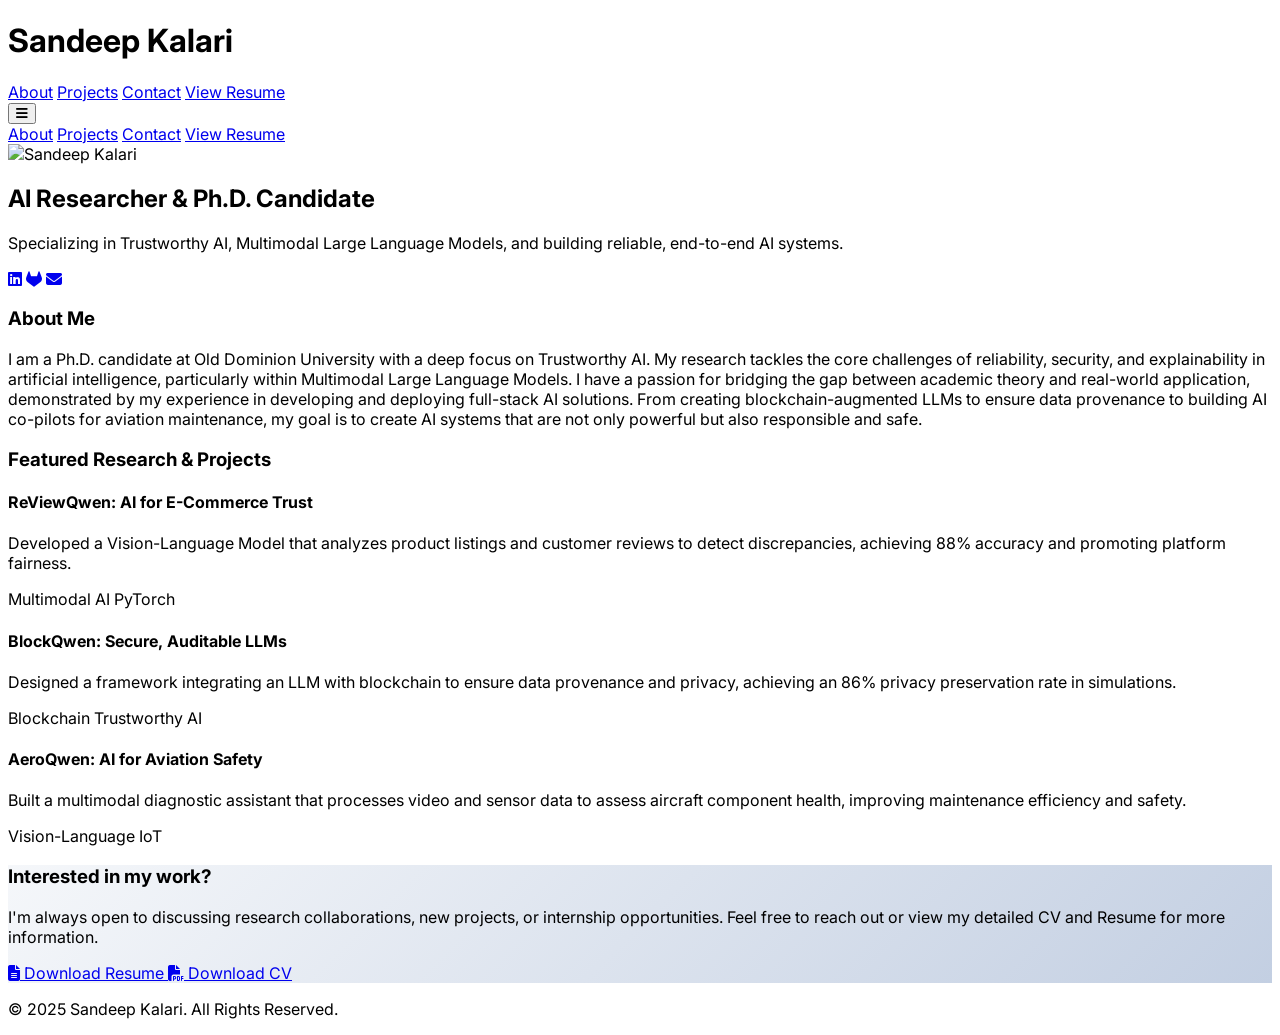
==== index.html @ a3d11f39 "Add files via upload" ====
<!DOCTYPE html>
<html lang="en">
<head>
    <meta charset="UTF-8">
    <meta name="viewport" content="width=device-width, initial-scale=1.0">
    <title>Sandeep Kalari | AI Researcher</title>
    <script src="https://cdn.tailwindcss.com"></script>
    <link rel="preconnect" href="https://fonts.googleapis.com">
    <link rel="preconnect" href="https://fonts.gstatic.com" crossorigin>
    <link href="https://fonts.googleapis.com/css2?family=Inter:wght@400;500;700&display=swap" rel="stylesheet">
    <link rel="stylesheet" href="https://cdnjs.cloudflare.com/ajax/libs/font-awesome/6.4.0/css/all.min.css">
    <style>
        body {
            font-family: 'Inter', sans-serif;
        }
        .bg-gradient {
            background: linear-gradient(135deg, #f5f7fa 0%, #c3cfe2 100%);
        }
    </style>
</head>
<body class="bg-slate-50 text-slate-800">

    <!-- Header & Navigation -->
    <header class="bg-white/80 backdrop-blur-lg sticky top-0 z-50 shadow-sm">
        <div class="container mx-auto px-6 py-4 flex justify-between items-center">
            <h1 class="text-2xl font-bold text-slate-900">Sandeep Kalari</h1>
            <nav class="hidden md:flex space-x-8 items-center">
                <a href="#about" class="text-slate-600 hover:text-blue-600 transition duration-300">About</a>
                <a href="#projects" class="text-slate-600 hover:text-blue-600 transition duration-300">Projects</a>
                <a href="#contact" class="text-slate-600 hover:text-blue-600 transition duration-300">Contact</a>
                <a href="resume.pdf" target="_blank" class="bg-blue-600 text-white px-4 py-2 rounded-lg hover:bg-blue-700 transition duration-300">View Resume</a>
            </nav>
            <button id="mobile-menu-button" class="md:hidden text-slate-800">
                <i class="fas fa-bars text-2xl"></i>
            </button>
        </div>
        <!-- Mobile Menu -->
        <div id="mobile-menu" class="hidden md:hidden bg-white px-6 pb-4">
            <a href="#about" class="block py-2 text-slate-600 hover:text-blue-600">About</a>
            <a href="#projects" class="block py-2 text-slate-600 hover:text-blue-600">Projects</a>
            <a href="#contact" class="block py-2 text-slate-600 hover:text-blue-600">Contact</a>
            <a href="resume.pdf" target="_blank" class="block mt-2 bg-blue-600 text-white text-center px-4 py-2 rounded-lg hover:bg-blue-700">View Resume</a>
        </div>
    </header>

    <!-- Main Content -->
    <main class="container mx-auto px-6 py-12 md:py-20">

        <!-- Hero Section -->
        <section id="hero" class="text-center mb-20">
            <img src="https://placehold.co/150x150/E2E8F0/475569?text=SK" alt="Sandeep Kalari" class="w-36 h-36 rounded-full mx-auto mb-6 border-4 border-white shadow-lg">
            <h2 class="text-4xl md:text-5xl font-bold mb-4 text-slate-900">AI Researcher & Ph.D. Candidate</h2>
            <p class="text-lg text-slate-600 max-w-3xl mx-auto">
                Specializing in Trustworthy AI, Multimodal Large Language Models, and building reliable, end-to-end AI systems.
            </p>
            <div class="mt-8 flex justify-center space-x-6">
                <a href="https://www.linkedin.com/in/sandeep-kalari" target="_blank" class="text-slate-500 hover:text-blue-600 transition duration-300"><i class="fab fa-linkedin text-3xl"></i></a>
                <a href="https://git.cs.odu.edu/cs_skala003" target="_blank" class="text-slate-500 hover:text-slate-900 transition duration-300"><i class="fab fa-gitlab text-3xl"></i></a>
                <a href="mailto:skala003@odu.edu" class="text-slate-500 hover:text-red-600 transition duration-300"><i class="fas fa-envelope text-3xl"></i></a>
            </div>
        </section>

        <!-- About Section -->
        <section id="about" class="mb-20 scroll-mt-20">
            <div class="bg-white p-8 md:p-12 rounded-2xl shadow-lg">
                <h3 class="text-3xl font-bold mb-6 text-slate-900 text-center">About Me</h3>
                <p class="text-slate-600 leading-relaxed text-left md:text-center max-w-4xl mx-auto">
                    I am a Ph.D. candidate at Old Dominion University with a deep focus on Trustworthy AI. My research tackles the core challenges of reliability, security, and explainability in artificial intelligence, particularly within Multimodal Large Language Models. I have a passion for bridging the gap between academic theory and real-world application, demonstrated by my experience in developing and deploying full-stack AI solutions. From creating blockchain-augmented LLMs to ensure data provenance to building AI co-pilots for aviation maintenance, my goal is to create AI systems that are not only powerful but also responsible and safe.
                </p>
            </div>
        </section>

        <!-- Projects Section -->
        <section id="projects" class="mb-20 scroll-mt-20">
            <h3 class="text-3xl font-bold mb-10 text-slate-900 text-center">Featured Research & Projects</h3>
            <div class="grid md:grid-cols-2 lg:grid-cols-3 gap-8">
                
                <!-- Project Card 1 -->
                <div class="bg-white rounded-2xl shadow-lg overflow-hidden transform hover:-translate-y-2 transition-transform duration-300">
                    <div class="p-8">
                        <h4 class="font-bold text-xl mb-2 text-slate-900">ReViewQwen: AI for E-Commerce Trust</h4>
                        <p class="text-slate-600 mb-4">Developed a Vision-Language Model that analyzes product listings and customer reviews to detect discrepancies, achieving 88% accuracy and promoting platform fairness.</p>
                        <span class="inline-block bg-blue-100 text-blue-800 text-xs font-semibold mr-2 px-2.5 py-0.5 rounded-full">Multimodal AI</span>
                        <span class="inline-block bg-green-100 text-green-800 text-xs font-semibold mr-2 px-2.5 py-0.5 rounded-full">PyTorch</span>
                    </div>
                </div>

                <!-- Project Card 2 -->
                <div class="bg-white rounded-2xl shadow-lg overflow-hidden transform hover:-translate-y-2 transition-transform duration-300">
                    <div class="p-8">
                        <h4 class="font-bold text-xl mb-2 text-slate-900">BlockQwen: Secure, Auditable LLMs</h4>
                        <p class="text-slate-600 mb-4">Designed a framework integrating an LLM with blockchain to ensure data provenance and privacy, achieving an 86% privacy preservation rate in simulations.</p>
                        <span class="inline-block bg-purple-100 text-purple-800 text-xs font-semibold mr-2 px-2.5 py-0.5 rounded-full">Blockchain</span>
                        <span class="inline-block bg-yellow-100 text-yellow-800 text-xs font-semibold mr-2 px-2.5 py-0.5 rounded-full">Trustworthy AI</span>
                    </div>
                </div>

                <!-- Project Card 3 -->
                <div class="bg-white rounded-2xl shadow-lg overflow-hidden transform hover:-translate-y-2 transition-transform duration-300">
                    <div class="p-8">
                        <h4 class="font-bold text-xl mb-2 text-slate-900">AeroQwen: AI for Aviation Safety</h4>
                        <p class="text-slate-600 mb-4">Built a multimodal diagnostic assistant that processes video and sensor data to assess aircraft component health, improving maintenance efficiency and safety.</p>
                        <span class="inline-block bg-red-100 text-red-800 text-xs font-semibold mr-2 px-2.5 py-0.5 rounded-full">Vision-Language</span>
                        <span class="inline-block bg-indigo-100 text-indigo-800 text-xs font-semibold mr-2 px-2.5 py-0.5 rounded-full">IoT</span>
                    </div>
                </div>

            </div>
        </section>

        <!-- Call to Action / Downloads Section -->
        <section id="contact" class="text-center bg-gradient p-8 md:p-12 rounded-2xl shadow-inner">
            <h3 class="text-3xl font-bold mb-4 text-slate-900">Interested in my work?</h3>
            <p class="text-slate-700 max-w-2xl mx-auto mb-8">
                I'm always open to discussing research collaborations, new projects, or internship opportunities. Feel free to reach out or view my detailed CV and Resume for more information.
            </p>
            <div class="flex flex-col sm:flex-row justify-center items-center gap-4">
                <!-- IMPORTANT: Replace 'resume.pdf' and 'cv.pdf' with the actual filenames of your documents -->
                <a href="resume.pdf" target="_blank" class="w-full sm:w-auto bg-blue-600 text-white px-8 py-3 rounded-lg font-semibold hover:bg-blue-700 transition-all duration-300 shadow-md">
                    <i class="fas fa-file-alt mr-2"></i> Download Resume
                </a>
                <a href="cv.pdf" target="_blank" class="w-full sm:w-auto bg-white text-slate-800 px-8 py-3 rounded-lg font-semibold hover:bg-slate-200 transition-all duration-300 border border-slate-300 shadow-md">
                    <i class="fas fa-file-pdf mr-2"></i> Download CV
                </a>
            </div>
        </section>

    </main>

    <!-- Footer -->
    <footer class="bg-slate-800 text-slate-400 py-6">
        <div class="container mx-auto px-6 text-center">
            <p>&copy; 2025 Sandeep Kalari. All Rights Reserved.</p>
        </div>
    </footer>

    <script>
        // JavaScript for mobile menu toggle
        const mobileMenuButton = document.getElementById('mobile-menu-button');
        const mobileMenu = document.getElementById('mobile-menu');
        mobileMenuButton.addEventListener('click', () => {
            mobileMenu.classList.toggle('hidden');
        });
    </script>

</body>
</html>
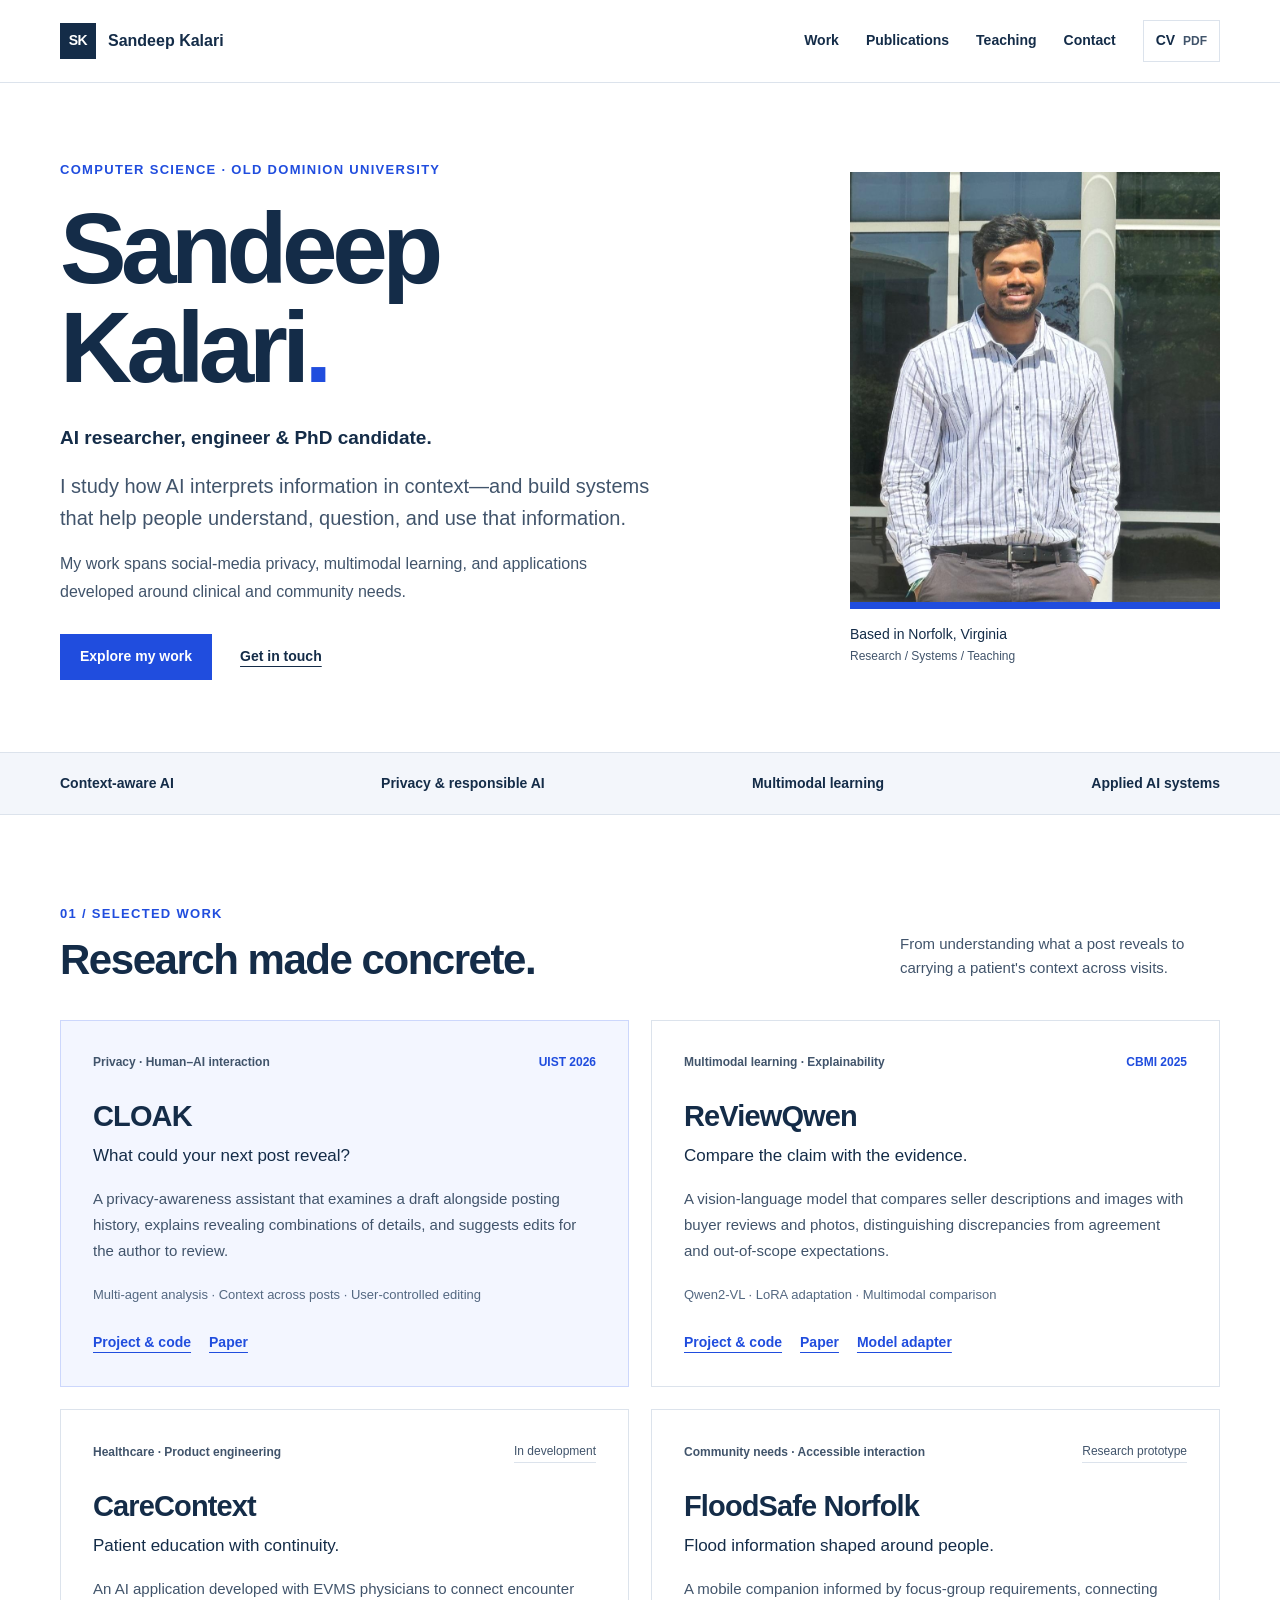
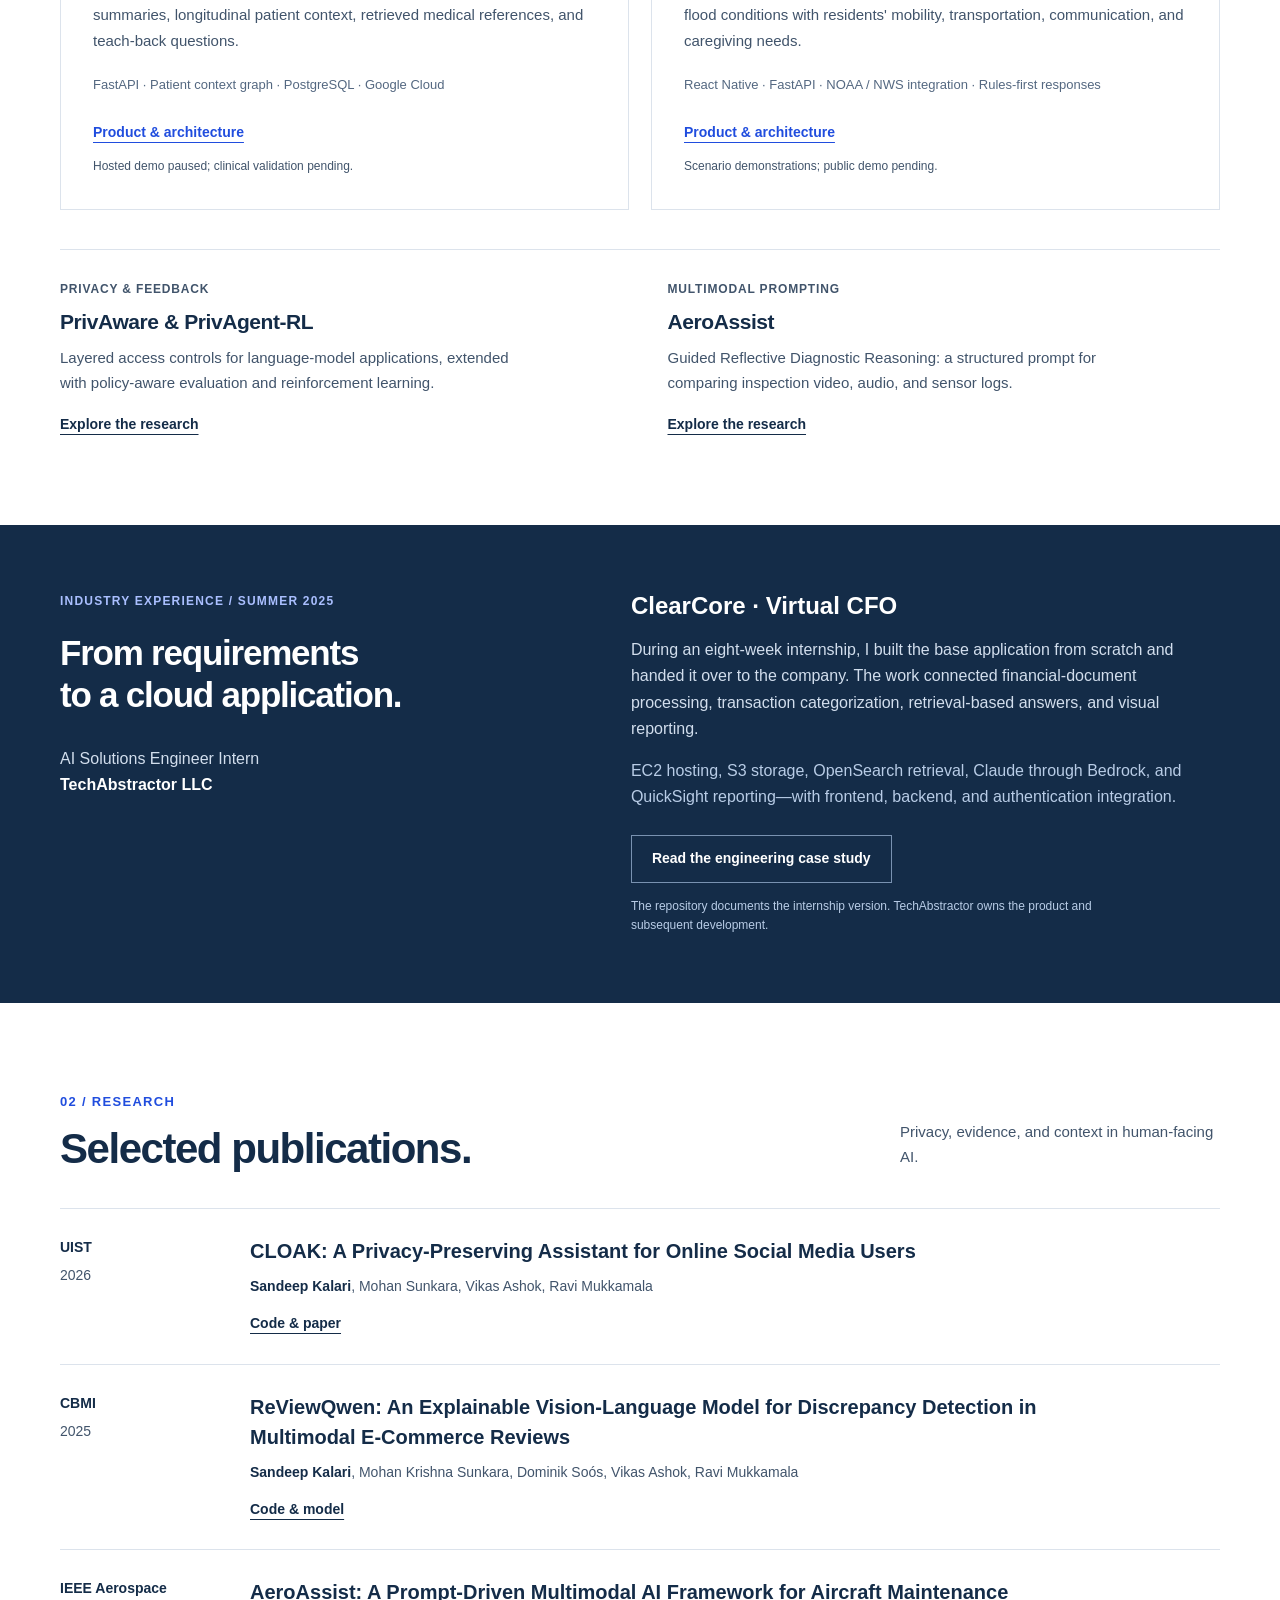
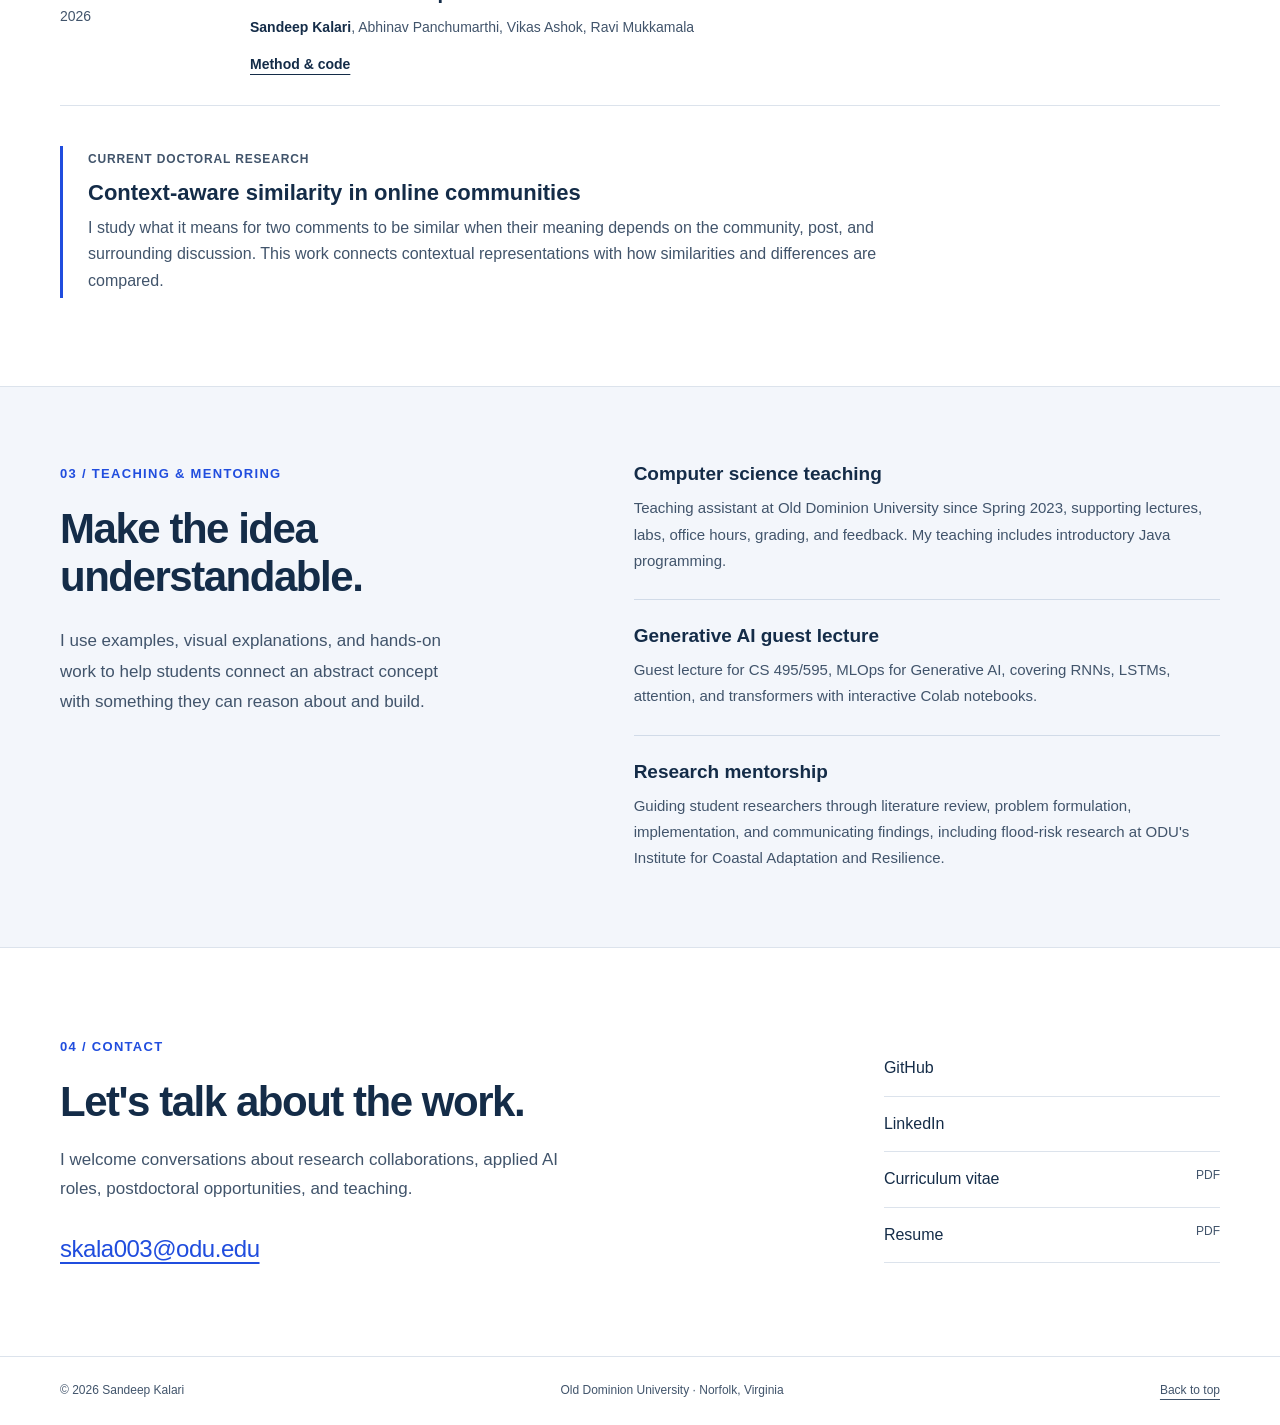
==== commit 843e6939: "Build research, engineering, and teaching portfolio with GitHub Pages deployment" ====
--- a/index.html
+++ b/index.html
@@ -1,147 +1,72 @@
-<!DOCTYPE html>
-<html lang="en">
-<head>
-    <meta charset="UTF-8">
-    <meta name="viewport" content="width=device-width, initial-scale=1.0">
-    <title>Sandeep Kalari | AI Researcher</title>
-    <script src="https://cdn.tailwindcss.com"></script>
-    <link rel="preconnect" href="https://fonts.googleapis.com">
-    <link rel="preconnect" href="https://fonts.gstatic.com" crossorigin>
-    <link href="https://fonts.googleapis.com/css2?family=Inter:wght@400;500;700&display=swap" rel="stylesheet">
-    <link rel="stylesheet" href="https://cdnjs.cloudflare.com/ajax/libs/font-awesome/6.4.0/css/all.min.css">
-    <style>
-        body {
-            font-family: 'Inter', sans-serif;
-        }
-        .bg-gradient {
-            background: linear-gradient(135deg, #f5f7fa 0%, #c3cfe2 100%);
-        }
-    </style>
-</head>
-<body class="bg-slate-50 text-slate-800">
-
-    <!-- Header & Navigation -->
-    <header class="bg-white/80 backdrop-blur-lg sticky top-0 z-50 shadow-sm">
-        <div class="container mx-auto px-6 py-4 flex justify-between items-center">
-            <h1 class="text-2xl font-bold text-slate-900">Sandeep Kalari</h1>
-            <nav class="hidden md:flex space-x-8 items-center">
-                <a href="#about" class="text-slate-600 hover:text-blue-600 transition duration-300">About</a>
-                <a href="#projects" class="text-slate-600 hover:text-blue-600 transition duration-300">Projects</a>
-                <a href="#contact" class="text-slate-600 hover:text-blue-600 transition duration-300">Contact</a>
-                <a href="resume.pdf" target="_blank" class="bg-blue-600 text-white px-4 py-2 rounded-lg hover:bg-blue-700 transition duration-300">View Resume</a>
-            </nav>
-            <button id="mobile-menu-button" class="md:hidden text-slate-800">
-                <i class="fas fa-bars text-2xl"></i>
-            </button>
-        </div>
-        <!-- Mobile Menu -->
-        <div id="mobile-menu" class="hidden md:hidden bg-white px-6 pb-4">
-            <a href="#about" class="block py-2 text-slate-600 hover:text-blue-600">About</a>
-            <a href="#projects" class="block py-2 text-slate-600 hover:text-blue-600">Projects</a>
-            <a href="#contact" class="block py-2 text-slate-600 hover:text-blue-600">Contact</a>
-            <a href="resume.pdf" target="_blank" class="block mt-2 bg-blue-600 text-white text-center px-4 py-2 rounded-lg hover:bg-blue-700">View Resume</a>
-        </div>
-    </header>
-
-    <!-- Main Content -->
-    <main class="container mx-auto px-6 py-12 md:py-20">
-
-        <!-- Hero Section -->
-        <section id="hero" class="text-center mb-20">
-            <img src="https://placehold.co/150x150/E2E8F0/475569?text=SK" alt="Sandeep Kalari" class="w-36 h-36 rounded-full mx-auto mb-6 border-4 border-white shadow-lg">
-            <h2 class="text-4xl md:text-5xl font-bold mb-4 text-slate-900">AI Researcher & Ph.D. Candidate</h2>
-            <p class="text-lg text-slate-600 max-w-3xl mx-auto">
-                Specializing in Trustworthy AI, Multimodal Large Language Models, and building reliable, end-to-end AI systems.
-            </p>
-            <div class="mt-8 flex justify-center space-x-6">
-                <a href="https://www.linkedin.com/in/sandeep-kalari" target="_blank" class="text-slate-500 hover:text-blue-600 transition duration-300"><i class="fab fa-linkedin text-3xl"></i></a>
-                <a href="https://git.cs.odu.edu/cs_skala003" target="_blank" class="text-slate-500 hover:text-slate-900 transition duration-300"><i class="fab fa-gitlab text-3xl"></i></a>
-                <a href="mailto:skala003@odu.edu" class="text-slate-500 hover:text-red-600 transition duration-300"><i class="fas fa-envelope text-3xl"></i></a>
-            </div>
-        </section>
-
-        <!-- About Section -->
-        <section id="about" class="mb-20 scroll-mt-20">
-            <div class="bg-white p-8 md:p-12 rounded-2xl shadow-lg">
-                <h3 class="text-3xl font-bold mb-6 text-slate-900 text-center">About Me</h3>
-                <p class="text-slate-600 leading-relaxed text-left md:text-center max-w-4xl mx-auto">
-                    I am a Ph.D. candidate at Old Dominion University with a deep focus on Trustworthy AI. My research tackles the core challenges of reliability, security, and explainability in artificial intelligence, particularly within Multimodal Large Language Models. I have a passion for bridging the gap between academic theory and real-world application, demonstrated by my experience in developing and deploying full-stack AI solutions. From creating blockchain-augmented LLMs to ensure data provenance to building AI co-pilots for aviation maintenance, my goal is to create AI systems that are not only powerful but also responsible and safe.
-                </p>
-            </div>
-        </section>
-
-        <!-- Projects Section -->
-        <section id="projects" class="mb-20 scroll-mt-20">
-            <h3 class="text-3xl font-bold mb-10 text-slate-900 text-center">Featured Research & Projects</h3>
-            <div class="grid md:grid-cols-2 lg:grid-cols-3 gap-8">
-                
-                <!-- Project Card 1 -->
-                <div class="bg-white rounded-2xl shadow-lg overflow-hidden transform hover:-translate-y-2 transition-transform duration-300">
-                    <div class="p-8">
-                        <h4 class="font-bold text-xl mb-2 text-slate-900">ReViewQwen: AI for E-Commerce Trust</h4>
-                        <p class="text-slate-600 mb-4">Developed a Vision-Language Model that analyzes product listings and customer reviews to detect discrepancies, achieving 88% accuracy and promoting platform fairness.</p>
-                        <span class="inline-block bg-blue-100 text-blue-800 text-xs font-semibold mr-2 px-2.5 py-0.5 rounded-full">Multimodal AI</span>
-                        <span class="inline-block bg-green-100 text-green-800 text-xs font-semibold mr-2 px-2.5 py-0.5 rounded-full">PyTorch</span>
-                    </div>
-                </div>
-
-                <!-- Project Card 2 -->
-                <div class="bg-white rounded-2xl shadow-lg overflow-hidden transform hover:-translate-y-2 transition-transform duration-300">
-                    <div class="p-8">
-                        <h4 class="font-bold text-xl mb-2 text-slate-900">BlockQwen: Secure, Auditable LLMs</h4>
-                        <p class="text-slate-600 mb-4">Designed a framework integrating an LLM with blockchain to ensure data provenance and privacy, achieving an 86% privacy preservation rate in simulations.</p>
-                        <span class="inline-block bg-purple-100 text-purple-800 text-xs font-semibold mr-2 px-2.5 py-0.5 rounded-full">Blockchain</span>
-                        <span class="inline-block bg-yellow-100 text-yellow-800 text-xs font-semibold mr-2 px-2.5 py-0.5 rounded-full">Trustworthy AI</span>
-                    </div>
-                </div>
-
-                <!-- Project Card 3 -->
-                <div class="bg-white rounded-2xl shadow-lg overflow-hidden transform hover:-translate-y-2 transition-transform duration-300">
-                    <div class="p-8">
-                        <h4 class="font-bold text-xl mb-2 text-slate-900">AeroQwen: AI for Aviation Safety</h4>
-                        <p class="text-slate-600 mb-4">Built a multimodal diagnostic assistant that processes video and sensor data to assess aircraft component health, improving maintenance efficiency and safety.</p>
-                        <span class="inline-block bg-red-100 text-red-800 text-xs font-semibold mr-2 px-2.5 py-0.5 rounded-full">Vision-Language</span>
-                        <span class="inline-block bg-indigo-100 text-indigo-800 text-xs font-semibold mr-2 px-2.5 py-0.5 rounded-full">IoT</span>
-                    </div>
-                </div>
-
-            </div>
-        </section>
-
-        <!-- Call to Action / Downloads Section -->
-        <section id="contact" class="text-center bg-gradient p-8 md:p-12 rounded-2xl shadow-inner">
-            <h3 class="text-3xl font-bold mb-4 text-slate-900">Interested in my work?</h3>
-            <p class="text-slate-700 max-w-2xl mx-auto mb-8">
-                I'm always open to discussing research collaborations, new projects, or internship opportunities. Feel free to reach out or view my detailed CV and Resume for more information.
-            </p>
-            <div class="flex flex-col sm:flex-row justify-center items-center gap-4">
-                <!-- IMPORTANT: Replace 'resume.pdf' and 'cv.pdf' with the actual filenames of your documents -->
-                <a href="resume.pdf" target="_blank" class="w-full sm:w-auto bg-blue-600 text-white px-8 py-3 rounded-lg font-semibold hover:bg-blue-700 transition-all duration-300 shadow-md">
-                    <i class="fas fa-file-alt mr-2"></i> Download Resume
-                </a>
-                <a href="cv.pdf" target="_blank" class="w-full sm:w-auto bg-white text-slate-800 px-8 py-3 rounded-lg font-semibold hover:bg-slate-200 transition-all duration-300 border border-slate-300 shadow-md">
-                    <i class="fas fa-file-pdf mr-2"></i> Download CV
-                </a>
-            </div>
-        </section>
-
-    </main>
-
-    <!-- Footer -->
-    <footer class="bg-slate-800 text-slate-400 py-6">
-        <div class="container mx-auto px-6 text-center">
-            <p>&copy; 2025 Sandeep Kalari. All Rights Reserved.</p>
-        </div>
-    </footer>
-
-    <script>
-        // JavaScript for mobile menu toggle
-        const mobileMenuButton = document.getElementById('mobile-menu-button');
-        const mobileMenu = document.getElementById('mobile-menu');
-        mobileMenuButton.addEventListener('click', () => {
-            mobileMenu.classList.toggle('hidden');
-        });
-    </script>
-
-</body>
-</html>+<!doctype html>
+<html lang="en">
+<head>
+  <meta charset="utf-8">
+  <meta name="viewport" content="width=device-width, initial-scale=1">
+  <meta name="description" content="Sandeep Kalari is a Computer Science PhD candidate at Old Dominion University working on context-aware AI, privacy, multimodal learning, and human-centered applications.">
+  <meta name="theme-color" content="#142c48">
+  <title>Sandeep Kalari · AI Research & Engineering</title>
+  <link rel="icon" href="favicon.svg" type="image/svg+xml">
+  <link rel="stylesheet" href="styles.css">
+  <script src="site.js" defer></script>
+</head>
+<body>
+  <a class="skip-link" href="#main">Skip to content</a>
+  <header class="site-header">
+    <div class="container header-inner">
+      <a class="wordmark" href="#home" aria-label="Sandeep Kalari, home"><span class="monogram" aria-hidden="true">SK</span><span>Sandeep Kalari</span></a>
+      <button class="menu-toggle" type="button" aria-expanded="false" aria-controls="main-nav" hidden>Menu</button>
+      <nav id="main-nav" aria-label="Main navigation">
+        <a href="#work">Work</a><a href="#publications">Publications</a><a href="#teaching">Teaching</a><a href="#contact">Contact</a><a class="nav-cv" href="cv.pdf">CV <span class="file-type">PDF</span></a>
+      </nav>
+    </div>
+  </header>
+  <main id="main">
+    <section id="home" class="hero container" aria-labelledby="name">
+      <div class="hero-copy">
+        <p class="eyebrow">Computer Science · Old Dominion University</p>
+        <h1 id="name">Sandeep<br>Kalari<span class="period">.</span></h1>
+        <p class="role">AI researcher, engineer &amp; PhD candidate.</p>
+        <p class="intro">I study how AI interprets information in context—and build systems that help people understand, question, and use that information.</p>
+        <p class="hero-detail">My work spans social-media privacy, multimodal learning, and applications developed around clinical and community needs.</p>
+        <div class="hero-links"><a class="button primary" href="#work">Explore my work</a><a class="text-link" href="mailto:skala003@odu.edu">Get in touch</a></div>
+      </div>
+      <figure class="portrait">
+        <div class="portrait-frame"><img src="profile.jpeg" width="960" height="1056" alt="Sandeep Kalari" fetchpriority="high"></div>
+        <figcaption><span>Based in Norfolk, Virginia</span><span>Research / Systems / Teaching</span></figcaption>
+      </figure>
+    </section>
+    <div class="focus-strip"><div class="container"><span>Context-aware AI</span><span>Privacy &amp; responsible AI</span><span>Multimodal learning</span><span>Applied AI systems</span></div></div>
+
+    <section id="work" class="section container" aria-labelledby="work-heading">
+      <div class="section-heading"><div><p class="eyebrow">01 / Selected work</p><h2 id="work-heading">Research made concrete.</h2></div><p>From understanding what a post reveals to carrying a patient's context across visits.</p></div>
+      <div class="project-grid">
+        <article class="project featured"><div class="project-top"><span class="project-kind">Privacy · Human–AI interaction</span><span class="venue">UIST 2026</span></div><h3>CLOAK</h3><p class="project-deck">What could your next post reveal?</p><p>A privacy-awareness assistant that examines a draft alongside posting history, explains revealing combinations of details, and suggests edits for the author to review.</p><p class="technical">Multi-agent analysis · Context across posts · User-controlled editing</p><div class="project-links"><a href="https://github.com/Sandeep945-pixel/CLOAK">Project &amp; code</a><a href="https://doi.org/10.1145/3830398.3830723">Paper</a></div></article>
+        <article class="project"><div class="project-top"><span class="project-kind">Multimodal learning · Explainability</span><span class="venue">CBMI 2025</span></div><h3>ReViewQwen</h3><p class="project-deck">Compare the claim with the evidence.</p><p>A vision-language model that compares seller descriptions and images with buyer reviews and photos, distinguishing discrepancies from agreement and out-of-scope expectations.</p><p class="technical">Qwen2-VL · LoRA adaptation · Multimodal comparison</p><div class="project-links"><a href="https://github.com/Sandeep945-pixel/ReViewQwen">Project &amp; code</a><a href="https://doi.org/10.1109/CBMI66578.2025.11339346">Paper</a><a href="https://huggingface.co/domsoos/reviewqwen-large">Model adapter</a></div></article>
+        <article class="project"><div class="project-top"><span class="project-kind">Healthcare · Product engineering</span><span class="status">In development</span></div><h3>CareContext</h3><p class="project-deck">Patient education with continuity.</p><p>An AI application developed with EVMS physicians to connect encounter summaries, longitudinal patient context, retrieved medical references, and teach-back questions.</p><p class="technical">FastAPI · Patient context graph · PostgreSQL · Google Cloud</p><div class="project-links"><a href="https://github.com/Sandeep945-pixel/Carecontext-Demo">Product &amp; architecture</a></div><p class="availability">Hosted demo paused; clinical validation pending.</p></article>
+        <article class="project"><div class="project-top"><span class="project-kind">Community needs · Accessible interaction</span><span class="status">Research prototype</span></div><h3>FloodSafe Norfolk</h3><p class="project-deck">Flood information shaped around people.</p><p>A mobile companion informed by focus-group requirements, connecting flood conditions with residents' mobility, transportation, communication, and caregiving needs.</p><p class="technical">React Native · FastAPI · NOAA / NWS integration · Rules-first responses</p><div class="project-links"><a href="https://github.com/Sandeep945-pixel/FloodSafe-Norfolk-Demo">Product &amp; architecture</a></div><p class="availability">Scenario demonstrations; public demo pending.</p></article>
+      </div>
+      <div class="supporting-work">
+        <article><span class="small-label">Privacy &amp; feedback</span><h3>PrivAware &amp; PrivAgent-RL</h3><p>Layered access controls for language-model applications, extended with policy-aware evaluation and reinforcement learning.</p><a class="text-link" href="https://github.com/Sandeep945-pixel/PrivAware">Explore the research</a></article>
+        <article><span class="small-label">Multimodal prompting</span><h3>AeroAssist</h3><p>Guided Reflective Diagnostic Reasoning: a structured prompt for comparing inspection video, audio, and sensor logs.</p><a class="text-link" href="https://github.com/Sandeep945-pixel/AeroAssist">Explore the research</a></article>
+      </div>
+    </section>
+
+    <section class="experience-band" aria-labelledby="experience-heading"><div class="container experience-layout"><div><p class="eyebrow">Industry experience / Summer 2025</p><h2 id="experience-heading">From requirements<br>to a cloud application.</h2><p class="company">AI Solutions Engineer Intern<br><strong>TechAbstractor LLC</strong></p></div><div><h3>ClearCore · Virtual CFO</h3><p>During an eight-week internship, I built the base application from scratch and handed it over to the company. The work connected financial-document processing, transaction categorization, retrieval-based answers, and visual reporting.</p><p class="cloud-detail">EC2 hosting, S3 storage, OpenSearch retrieval, Claude through Bedrock, and QuickSight reporting—with frontend, backend, and authentication integration.</p><a class="button light" href="https://github.com/Sandeep945-pixel/ClearCore">Read the engineering case study</a><p class="ownership">The repository documents the internship version. TechAbstractor owns the product and subsequent development.</p></div></div></section>
+
+    <section id="publications" class="section container" aria-labelledby="pub-heading"><div class="section-heading"><div><p class="eyebrow">02 / Research</p><h2 id="pub-heading">Selected publications.</h2></div><p>Privacy, evidence, and context in human-facing AI.</p></div>
+      <ol class="publication-list">
+        <li><div class="publication-venue"><strong>UIST</strong><span>2026</span></div><div><h3><a href="https://doi.org/10.1145/3830398.3830723">CLOAK: A Privacy-Preserving Assistant for Online Social Media Users</a></h3><p><strong>Sandeep Kalari</strong>, Mohan Sunkara, Vikas Ashok, Ravi Mukkamala</p><a class="text-link" href="https://github.com/Sandeep945-pixel/CLOAK">Code &amp; paper</a></div></li>
+        <li><div class="publication-venue"><strong>CBMI</strong><span>2025</span></div><div><h3><a href="https://doi.org/10.1109/CBMI66578.2025.11339346">ReViewQwen: An Explainable Vision-Language Model for Discrepancy Detection in Multimodal E-Commerce Reviews</a></h3><p><strong>Sandeep Kalari</strong>, Mohan Krishna Sunkara, Dominik Soós, Vikas Ashok, Ravi Mukkamala</p><a class="text-link" href="https://github.com/Sandeep945-pixel/ReViewQwen">Code &amp; model</a></div></li>
+        <li><div class="publication-venue"><strong>IEEE Aerospace</strong><span>2026</span></div><div><h3><a href="https://github.com/Sandeep945-pixel/AeroAssist">AeroAssist: A Prompt-Driven Multimodal AI Framework for Aircraft Maintenance</a></h3><p><strong>Sandeep Kalari</strong>, Abhinav Panchumarthi, Vikas Ashok, Ravi Mukkamala</p><a class="text-link" href="https://github.com/Sandeep945-pixel/AeroAssist">Method &amp; code</a></div></li>
+      </ol>
+      <div class="research-note"><span class="small-label">Current doctoral research</span><h3>Context-aware similarity in online communities</h3><p>I study what it means for two comments to be similar when their meaning depends on the community, post, and surrounding discussion. This work connects contextual representations with how similarities and differences are compared.</p></div>
+    </section>
+
+    <section id="teaching" class="teaching-section" aria-labelledby="teaching-heading"><div class="container teaching-layout"><div><p class="eyebrow">03 / Teaching &amp; mentoring</p><h2 id="teaching-heading">Make the idea<br>understandable.</h2><p class="teaching-intro">I use examples, visual explanations, and hands-on work to help students connect an abstract concept with something they can reason about and build.</p></div><div class="teaching-items"><article><h3>Computer science teaching</h3><p>Teaching assistant at Old Dominion University since Spring 2023, supporting lectures, labs, office hours, grading, and feedback. My teaching includes introductory Java programming.</p></article><article><h3>Generative AI guest lecture</h3><p>Guest lecture for CS 495/595, MLOps for Generative AI, covering RNNs, LSTMs, attention, and transformers with interactive Colab notebooks.</p></article><article><h3>Research mentorship</h3><p>Guiding student researchers through literature review, problem formulation, implementation, and communicating findings, including flood-risk research at ODU's Institute for Coastal Adaptation and Resilience.</p></article></div></div></section>
+
+    <section id="contact" class="section container contact-section" aria-labelledby="contact-heading"><div><p class="eyebrow">04 / Contact</p><h2 id="contact-heading">Let's talk about the work.</h2><p>I welcome conversations about research collaborations, applied AI roles, postdoctoral opportunities, and teaching.</p><a class="email-link" href="mailto:skala003@odu.edu">skala003@odu.edu</a></div><div class="contact-links"><a href="https://github.com/Sandeep945-pixel">GitHub</a><a href="https://www.linkedin.com/in/sandeep-kalari">LinkedIn</a><a href="cv.pdf">Curriculum vitae <span>PDF</span></a><a href="resume.pdf">Resume <span>PDF</span></a></div></section>
+  </main>
+  <footer><div class="container footer-inner"><span>© 2026 Sandeep Kalari</span><span>Old Dominion University · Norfolk, Virginia</span><a href="#home">Back to top</a></div></footer>
+</body>
+</html>
--- a/styles.css
+++ b/styles.css
@@ -0,0 +1,5 @@
+:root{--ink:#142c48;--body:#41546b;--blue:#204dde;--line:#dce3ec;--pale:#f3f6fb;--white:#fff;--max:1160px;font-family:Inter,"Segoe UI",Arial,sans-serif;color:var(--ink);background:var(--white);font-synthesis:none}
+*{box-sizing:border-box}html{scroll-behavior:smooth;scroll-padding-top:110px}body{margin:0;font-size:16px;line-height:1.65}a{color:inherit;text-underline-offset:5px}button{font:inherit}a,button{-webkit-tap-highlight-color:transparent}a:focus-visible,button:focus-visible{outline:3px solid var(--blue);outline-offset:5px}h1,h2,h3,p,figure{margin:0}h1,h2,h3{line-height:1.16}p{color:var(--body)}.container{max-width:var(--max);width:calc(100% - 96px);margin-inline:auto}.skip-link{position:fixed;top:-100px;left:20px;background:var(--ink);color:white;padding:12px 20px;z-index:100}.skip-link:focus{top:12px}.site-header{position:sticky;top:0;z-index:20;background:#ffffffed;border-bottom:1px solid var(--line);backdrop-filter:blur(16px)}.header-inner{min-height:82px;display:flex;align-items:center;justify-content:space-between;gap:20px}.wordmark{display:flex;align-items:center;gap:12px;font-size:16px;font-weight:650;text-decoration:none;white-space:nowrap}.monogram{display:grid;place-items:center;width:36px;height:36px;font-size:14px;letter-spacing:-.04em;background:var(--ink);color:white}.site-header nav{display:flex;gap:27px;align-items:center}.site-header nav a{font-size:14px;text-decoration:none;font-weight:550;transition:color .15s}.site-header nav a:hover,.site-header nav a[aria-current]{color:var(--blue)}.nav-cv{padding:8px 12px;border:1px solid var(--line)}.file-type{font-size:12px;color:var(--body);margin-left:4px}.menu-toggle{background:white;border:1px solid var(--line);padding:6px 14px;cursor:pointer}.hero{padding-block:76px 72px;display:grid;grid-template-columns:1.45fr 1fr;gap:85px;align-items:center}.eyebrow{font-size:13px;font-weight:650;letter-spacing:.1em;text-transform:uppercase;color:var(--blue);margin-bottom:20px}.hero h1{font-size:clamp(60px,7.8vw,102px);font-weight:650;line-height:.99;letter-spacing:-.055em;margin-bottom:24px}.period{color:var(--blue)}.role{font-size:19px;font-weight:600;color:var(--ink);margin-bottom:17px}.intro{font-size:20px;line-height:1.6;max-width:590px}.hero-detail{font-size:16px;line-height:1.7;margin-top:16px;max-width:550px}.hero-links{display:flex;align-items:center;gap:28px;margin-top:29px}.button{display:inline-flex;align-items:center;justify-content:center;min-height:46px;padding:11px 20px;text-decoration:none;font-size:14px;font-weight:600;transition:background .2s,color .2s}.primary{background:var(--blue);color:white}.primary:hover{background:#123aab}.text-link{font-size:14px;font-weight:650;text-decoration-thickness:1px}.text-link:hover{color:var(--blue)}.portrait{align-self:stretch;display:flex;flex-direction:column;justify-content:center;max-width:370px;margin-left:auto;width:100%}.portrait-frame{background:var(--pale);border-bottom:7px solid var(--blue);overflow:hidden}.portrait img{width:100%;height:430px;display:block;object-fit:cover;object-position:46% 35%}.portrait figcaption{display:flex;flex-direction:column;gap:1px;margin-top:14px;font-size:12px;color:var(--body)}.portrait figcaption span:first-child{font-size:14px;color:var(--ink)}.focus-strip{border-top:1px solid var(--line);border-bottom:1px solid var(--line);background:var(--pale)}.focus-strip .container{display:flex;justify-content:space-between;gap:18px;padding-block:19px}.focus-strip span{font-size:14px;font-weight:550}.section{padding-block:88px}.section-heading{display:flex;justify-content:space-between;align-items:end;gap:40px;margin-bottom:35px}.section-heading .eyebrow{margin-bottom:12px}h2{font-size:clamp(30px,3.3vw,42px);font-weight:550;letter-spacing:-.035em}.section-heading>p{max-width:320px;font-size:15px;line-height:1.65;padding-bottom:4px}.project-grid{display:grid;grid-template-columns:1fr 1fr;gap:22px}.project{padding:32px;border:1px solid var(--line);display:flex;flex-direction:column;background:white;transition:border-color .2s}.project:hover{border-color:#9baccc}.project.featured{background:#f3f6ff;border-color:#ccd7fc}.project-top{display:flex;flex-wrap:wrap;align-items:center;justify-content:space-between;gap:10px;margin-bottom:27px}.project-kind{font-size:12px;font-weight:650;color:var(--body)}.venue{font-size:12px;color:var(--blue);font-weight:700;white-space:nowrap}.status{font-size:12px;color:var(--body);border-bottom:1px solid var(--line)}.project h3{font-size:29px;letter-spacing:-.03em;font-weight:600;margin-bottom:8px}.project .project-deck{font-size:17px;color:var(--ink);font-weight:500;margin-bottom:16px}.project>p:not(.project-deck){font-size:15px;line-height:1.75}.project .technical{font-size:13px!important;color:#546881;margin-top:20px;margin-bottom:24px}.project-links{display:flex;flex-wrap:wrap;gap:18px;margin-top:auto}.project-links a{font-size:14px;color:var(--blue);font-weight:650}.project .availability{font-size:12px!important;margin-top:12px}.supporting-work{display:grid;grid-template-columns:1fr 1fr;gap:55px;margin-top:39px;border-top:1px solid var(--line);padding-top:30px}.small-label{font-size:12px;font-weight:650;letter-spacing:.07em;text-transform:uppercase;color:var(--body);display:block;margin-bottom:10px}.supporting-work h3{font-size:21px;letter-spacing:-.02em;margin-bottom:12px}.supporting-work p{font-size:15px;margin-bottom:15px;max-width:460px}.experience-band{background:var(--ink);color:#fff;padding-block:67px}.experience-layout{display:grid;grid-template-columns:1fr 1.2fr;gap:80px}.experience-band .eyebrow{color:#aabfff;font-size:12px}.experience-band h2{font-size:35px;line-height:1.2}.experience-band p{color:#d2deed;font-size:16px}.company{margin-top:30px}.company strong{font-weight:550;color:white}.experience-band h3{font-size:24px;font-weight:550;margin-bottom:17px}.cloud-detail{margin-top:15px;color:#b8cce6!important}.light{border:1px solid #7992b1;color:white;margin-top:25px}.light:hover{background:#2c4563}.experience-band .ownership{font-size:12px;max-width:480px;margin-top:14px;color:#b8cce6}.publication-list{list-style:none;padding:0;margin:0}.publication-list li{display:grid;grid-template-columns:155px 1fr;gap:35px;padding-block:27px;border-top:1px solid var(--line)}.publication-list li:last-child{border-bottom:1px solid var(--line)}.publication-venue{display:flex;flex-direction:column;font-size:14px}.publication-venue strong{font-size:14px;font-weight:650}.publication-venue span{color:var(--body);margin-top:5px}.publication-list h3{font-size:20px;font-weight:550;line-height:1.5;max-width:830px}.publication-list h3 a{text-decoration:none}.publication-list h3 a:hover{color:var(--blue)}.publication-list p{font-size:14px;margin:9px 0 12px}.publication-list p strong{font-weight:600;color:var(--ink)}.research-note{border-left:3px solid var(--blue);padding:4px 0 4px 25px;margin-top:40px;max-width:870px}.research-note h3{font-size:22px;font-weight:550;margin-bottom:10px}.research-note p{font-size:16px}.teaching-section{background:var(--pale);border-block:1px solid var(--line);padding-block:76px}.teaching-layout{display:grid;grid-template-columns:1fr 1.2fr;gap:85px}.teaching-intro{margin-top:24px;max-width:390px;font-size:17px;line-height:1.8}.teaching-items article+article{margin-top:25px;padding-top:25px;border-top:1px solid #d1dbe8}.teaching-items h3{font-size:19px;font-weight:600;margin-bottom:10px}.teaching-items p{font-size:15px;line-height:1.75}.contact-section{display:grid;grid-template-columns:1.4fr .65fr;gap:100px}.contact-section p:not(.eyebrow){font-size:17px;margin-top:20px;max-width:520px}.email-link{display:inline-block;font-size:24px;color:var(--blue);margin-top:26px;letter-spacing:-.02em}.contact-links{display:flex;flex-direction:column;justify-content:center}.contact-links a{padding:14px 0;border-bottom:1px solid var(--line);text-decoration:none;display:flex;justify-content:space-between;font-size:16px}.contact-links a:hover{color:var(--blue)}.contact-links span{font-size:12px;color:var(--body)}footer{border-top:1px solid var(--line);padding-block:24px}.footer-inner{display:flex;justify-content:space-between;gap:20px;font-size:12px;color:var(--body)}.footer-inner a{white-space:nowrap}
+@media(min-width:761px){.menu-toggle{display:none!important}}@media(max-width:1000px){.container{width:calc(100% - 56px)}.hero{gap:40px;padding-block:60px}.portrait img{height:390px}.site-header nav{gap:18px}.hero h1{font-size:80px}.intro{font-size:18px}.project{padding:25px}.experience-layout,.teaching-layout{gap:45px}.contact-section{gap:60px}.focus-strip span{font-size:12px}.section-heading>p{max-width:260px}}
+@media(max-width:760px){html{scroll-padding-top:90px}.container{width:calc(100% - 40px)}.header-inner{min-height:70px;flex-wrap:wrap;gap:0}.wordmark{font-size:15px}.menu-toggle:not([hidden]){display:block}.site-header nav{width:100%;display:flex;flex-wrap:wrap;gap:19px;padding:16px 0 20px}.js .site-header nav:not(.is-open){display:none}.site-header nav a{font-size:15px}.hero{grid-template-columns:1fr;gap:35px;padding-block:44px}.hero h1{font-size:76px}.hero .eyebrow{font-size:11px;letter-spacing:.06em}.hero .role{font-size:17px}.intro{font-size:19px}.hero-detail{font-size:15px}.portrait{max-width:none;display:grid;grid-template-columns:130px 1fr;gap:22px;align-items:center;margin:0}.portrait-frame{border-bottom-width:4px}.portrait img{height:150px;object-position:50% 25%}.portrait figcaption{margin:0}.focus-strip .container{display:grid;grid-template-columns:1fr 1fr;gap:10px 18px;padding-block:18px}.focus-strip span{font-size:12px}.section{padding-block:58px}.section-heading{display:block;margin-bottom:25px}.section-heading>p{max-width:400px;margin-top:17px}.project-grid{grid-template-columns:1fr;gap:18px}.project{padding:25px}.project-top{margin-bottom:20px}.project h3{font-size:28px}.supporting-work{grid-template-columns:1fr;gap:25px;margin-top:30px}.supporting-work article+article{border-top:1px solid var(--line);padding-top:25px}.experience-layout,.teaching-layout{grid-template-columns:1fr;gap:34px}.experience-band{padding-block:47px}.experience-band h2{font-size:32px}.company{margin-top:20px}.publication-list li{grid-template-columns:1fr;gap:12px;padding-block:24px}.publication-venue{flex-direction:row;gap:12px;align-items:center}.publication-venue span{margin:0}.publication-list h3{font-size:19px}.research-note{padding-left:18px}.research-note h3{font-size:21px}.teaching-section{padding-block:52px}.teaching-intro{max-width:none;font-size:16px}.contact-section{grid-template-columns:1fr;gap:30px}.email-link{font-size:23px}.footer-inner{flex-wrap:wrap;gap:10px 25px}.footer-inner>span:nth-child(2){width:100%;order:3}.hero-links{gap:24px}.button{padding-inline:17px}}
+@media(prefers-reduced-motion:reduce){html{scroll-behavior:auto}*{transition:none!important}}
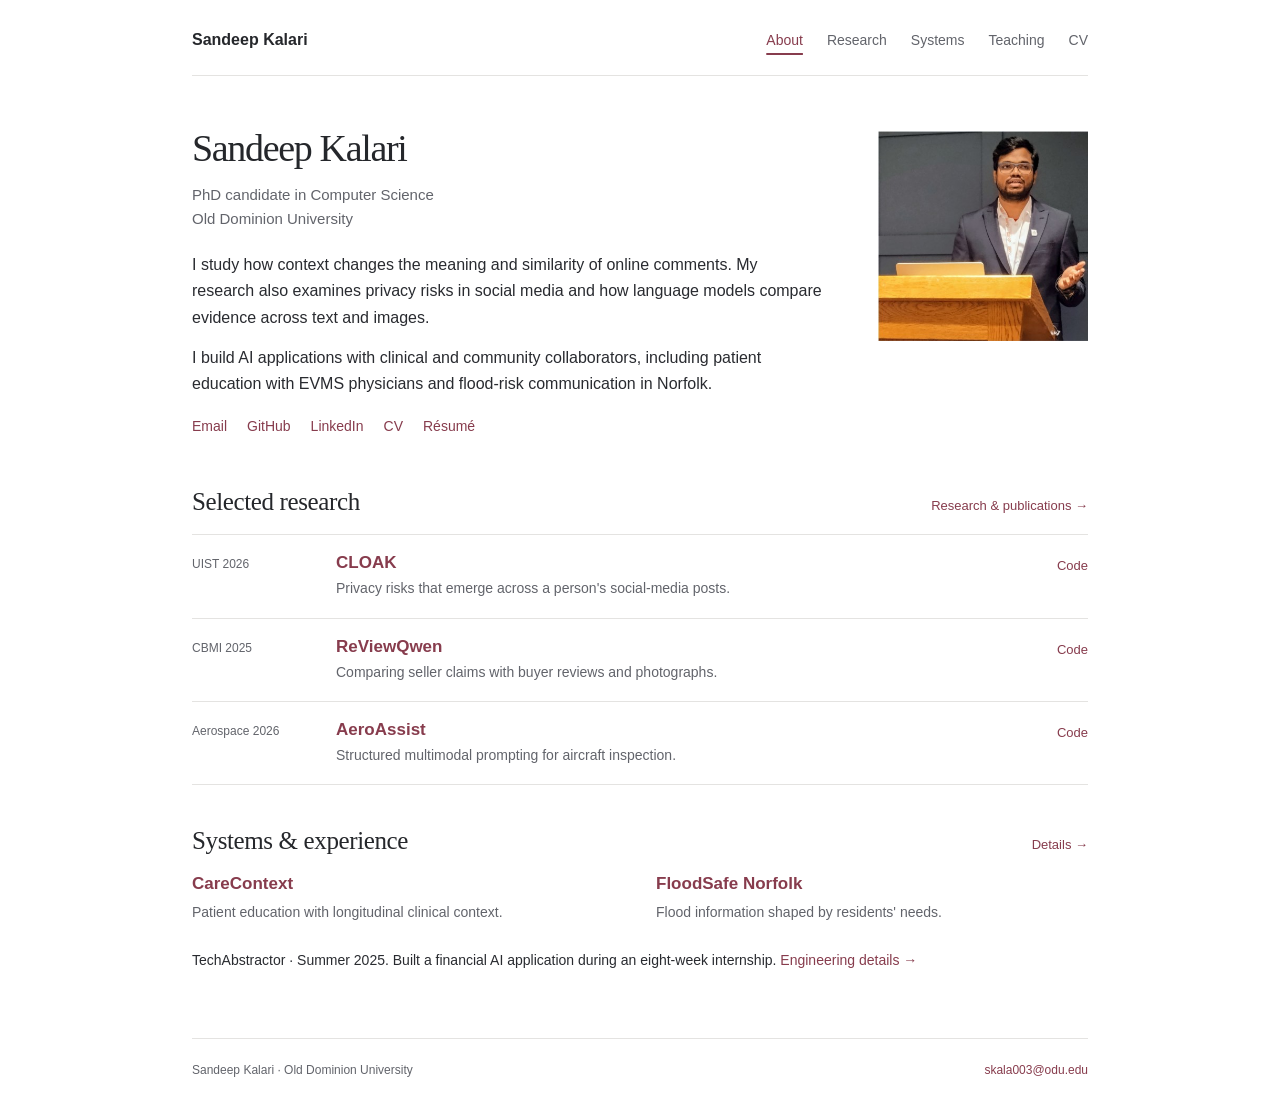
==== commit be00f93a: "Simplify academic portfolio into concise pages and use supplied speaking portrait" ====
--- a/index.html
+++ b/index.html
@@ -1,72 +1,35 @@
 <!doctype html>
 <html lang="en">
 <head>
-  <meta charset="utf-8">
-  <meta name="viewport" content="width=device-width, initial-scale=1">
-  <meta name="description" content="Sandeep Kalari is a Computer Science PhD candidate at Old Dominion University working on context-aware AI, privacy, multimodal learning, and human-centered applications.">
-  <meta name="theme-color" content="#142c48">
-  <title>Sandeep Kalari · AI Research & Engineering</title>
-  <link rel="icon" href="favicon.svg" type="image/svg+xml">
-  <link rel="stylesheet" href="styles.css">
-  <script src="site.js" defer></script>
+<meta charset="utf-8">
+<meta name="viewport" content="width=device-width, initial-scale=1">
+<meta name="description" content="Sandeep Kalari, Computer Science PhD candidate at Old Dominion University. Research in context-aware AI, privacy, and multimodal learning.">
+<meta name="theme-color" content="#ffffff">
+<title>Sandeep Kalari</title>
+<link rel="icon" href="favicon.svg" type="image/svg+xml">
+<link rel="stylesheet" href="styles.css">
 </head>
 <body>
-  <a class="skip-link" href="#main">Skip to content</a>
-  <header class="site-header">
-    <div class="container header-inner">
-      <a class="wordmark" href="#home" aria-label="Sandeep Kalari, home"><span class="monogram" aria-hidden="true">SK</span><span>Sandeep Kalari</span></a>
-      <button class="menu-toggle" type="button" aria-expanded="false" aria-controls="main-nav" hidden>Menu</button>
-      <nav id="main-nav" aria-label="Main navigation">
-        <a href="#work">Work</a><a href="#publications">Publications</a><a href="#teaching">Teaching</a><a href="#contact">Contact</a><a class="nav-cv" href="cv.pdf">CV <span class="file-type">PDF</span></a>
-      </nav>
-    </div>
-  </header>
-  <main id="main">
-    <section id="home" class="hero container" aria-labelledby="name">
-      <div class="hero-copy">
-        <p class="eyebrow">Computer Science · Old Dominion University</p>
-        <h1 id="name">Sandeep<br>Kalari<span class="period">.</span></h1>
-        <p class="role">AI researcher, engineer &amp; PhD candidate.</p>
-        <p class="intro">I study how AI interprets information in context—and build systems that help people understand, question, and use that information.</p>
-        <p class="hero-detail">My work spans social-media privacy, multimodal learning, and applications developed around clinical and community needs.</p>
-        <div class="hero-links"><a class="button primary" href="#work">Explore my work</a><a class="text-link" href="mailto:skala003@odu.edu">Get in touch</a></div>
-      </div>
-      <figure class="portrait">
-        <div class="portrait-frame"><img src="profile.jpeg" width="960" height="1056" alt="Sandeep Kalari" fetchpriority="high"></div>
-        <figcaption><span>Based in Norfolk, Virginia</span><span>Research / Systems / Teaching</span></figcaption>
-      </figure>
-    </section>
-    <div class="focus-strip"><div class="container"><span>Context-aware AI</span><span>Privacy &amp; responsible AI</span><span>Multimodal learning</span><span>Applied AI systems</span></div></div>
-
-    <section id="work" class="section container" aria-labelledby="work-heading">
-      <div class="section-heading"><div><p class="eyebrow">01 / Selected work</p><h2 id="work-heading">Research made concrete.</h2></div><p>From understanding what a post reveals to carrying a patient's context across visits.</p></div>
-      <div class="project-grid">
-        <article class="project featured"><div class="project-top"><span class="project-kind">Privacy · Human–AI interaction</span><span class="venue">UIST 2026</span></div><h3>CLOAK</h3><p class="project-deck">What could your next post reveal?</p><p>A privacy-awareness assistant that examines a draft alongside posting history, explains revealing combinations of details, and suggests edits for the author to review.</p><p class="technical">Multi-agent analysis · Context across posts · User-controlled editing</p><div class="project-links"><a href="https://github.com/Sandeep945-pixel/CLOAK">Project &amp; code</a><a href="https://doi.org/10.1145/3830398.3830723">Paper</a></div></article>
-        <article class="project"><div class="project-top"><span class="project-kind">Multimodal learning · Explainability</span><span class="venue">CBMI 2025</span></div><h3>ReViewQwen</h3><p class="project-deck">Compare the claim with the evidence.</p><p>A vision-language model that compares seller descriptions and images with buyer reviews and photos, distinguishing discrepancies from agreement and out-of-scope expectations.</p><p class="technical">Qwen2-VL · LoRA adaptation · Multimodal comparison</p><div class="project-links"><a href="https://github.com/Sandeep945-pixel/ReViewQwen">Project &amp; code</a><a href="https://doi.org/10.1109/CBMI66578.2025.11339346">Paper</a><a href="https://huggingface.co/domsoos/reviewqwen-large">Model adapter</a></div></article>
-        <article class="project"><div class="project-top"><span class="project-kind">Healthcare · Product engineering</span><span class="status">In development</span></div><h3>CareContext</h3><p class="project-deck">Patient education with continuity.</p><p>An AI application developed with EVMS physicians to connect encounter summaries, longitudinal patient context, retrieved medical references, and teach-back questions.</p><p class="technical">FastAPI · Patient context graph · PostgreSQL · Google Cloud</p><div class="project-links"><a href="https://github.com/Sandeep945-pixel/Carecontext-Demo">Product &amp; architecture</a></div><p class="availability">Hosted demo paused; clinical validation pending.</p></article>
-        <article class="project"><div class="project-top"><span class="project-kind">Community needs · Accessible interaction</span><span class="status">Research prototype</span></div><h3>FloodSafe Norfolk</h3><p class="project-deck">Flood information shaped around people.</p><p>A mobile companion informed by focus-group requirements, connecting flood conditions with residents' mobility, transportation, communication, and caregiving needs.</p><p class="technical">React Native · FastAPI · NOAA / NWS integration · Rules-first responses</p><div class="project-links"><a href="https://github.com/Sandeep945-pixel/FloodSafe-Norfolk-Demo">Product &amp; architecture</a></div><p class="availability">Scenario demonstrations; public demo pending.</p></article>
-      </div>
-      <div class="supporting-work">
-        <article><span class="small-label">Privacy &amp; feedback</span><h3>PrivAware &amp; PrivAgent-RL</h3><p>Layered access controls for language-model applications, extended with policy-aware evaluation and reinforcement learning.</p><a class="text-link" href="https://github.com/Sandeep945-pixel/PrivAware">Explore the research</a></article>
-        <article><span class="small-label">Multimodal prompting</span><h3>AeroAssist</h3><p>Guided Reflective Diagnostic Reasoning: a structured prompt for comparing inspection video, audio, and sensor logs.</p><a class="text-link" href="https://github.com/Sandeep945-pixel/AeroAssist">Explore the research</a></article>
-      </div>
-    </section>
-
-    <section class="experience-band" aria-labelledby="experience-heading"><div class="container experience-layout"><div><p class="eyebrow">Industry experience / Summer 2025</p><h2 id="experience-heading">From requirements<br>to a cloud application.</h2><p class="company">AI Solutions Engineer Intern<br><strong>TechAbstractor LLC</strong></p></div><div><h3>ClearCore · Virtual CFO</h3><p>During an eight-week internship, I built the base application from scratch and handed it over to the company. The work connected financial-document processing, transaction categorization, retrieval-based answers, and visual reporting.</p><p class="cloud-detail">EC2 hosting, S3 storage, OpenSearch retrieval, Claude through Bedrock, and QuickSight reporting—with frontend, backend, and authentication integration.</p><a class="button light" href="https://github.com/Sandeep945-pixel/ClearCore">Read the engineering case study</a><p class="ownership">The repository documents the internship version. TechAbstractor owns the product and subsequent development.</p></div></div></section>
-
-    <section id="publications" class="section container" aria-labelledby="pub-heading"><div class="section-heading"><div><p class="eyebrow">02 / Research</p><h2 id="pub-heading">Selected publications.</h2></div><p>Privacy, evidence, and context in human-facing AI.</p></div>
-      <ol class="publication-list">
-        <li><div class="publication-venue"><strong>UIST</strong><span>2026</span></div><div><h3><a href="https://doi.org/10.1145/3830398.3830723">CLOAK: A Privacy-Preserving Assistant for Online Social Media Users</a></h3><p><strong>Sandeep Kalari</strong>, Mohan Sunkara, Vikas Ashok, Ravi Mukkamala</p><a class="text-link" href="https://github.com/Sandeep945-pixel/CLOAK">Code &amp; paper</a></div></li>
-        <li><div class="publication-venue"><strong>CBMI</strong><span>2025</span></div><div><h3><a href="https://doi.org/10.1109/CBMI66578.2025.11339346">ReViewQwen: An Explainable Vision-Language Model for Discrepancy Detection in Multimodal E-Commerce Reviews</a></h3><p><strong>Sandeep Kalari</strong>, Mohan Krishna Sunkara, Dominik Soós, Vikas Ashok, Ravi Mukkamala</p><a class="text-link" href="https://github.com/Sandeep945-pixel/ReViewQwen">Code &amp; model</a></div></li>
-        <li><div class="publication-venue"><strong>IEEE Aerospace</strong><span>2026</span></div><div><h3><a href="https://github.com/Sandeep945-pixel/AeroAssist">AeroAssist: A Prompt-Driven Multimodal AI Framework for Aircraft Maintenance</a></h3><p><strong>Sandeep Kalari</strong>, Abhinav Panchumarthi, Vikas Ashok, Ravi Mukkamala</p><a class="text-link" href="https://github.com/Sandeep945-pixel/AeroAssist">Method &amp; code</a></div></li>
-      </ol>
-      <div class="research-note"><span class="small-label">Current doctoral research</span><h3>Context-aware similarity in online communities</h3><p>I study what it means for two comments to be similar when their meaning depends on the community, post, and surrounding discussion. This work connects contextual representations with how similarities and differences are compared.</p></div>
-    </section>
-
-    <section id="teaching" class="teaching-section" aria-labelledby="teaching-heading"><div class="container teaching-layout"><div><p class="eyebrow">03 / Teaching &amp; mentoring</p><h2 id="teaching-heading">Make the idea<br>understandable.</h2><p class="teaching-intro">I use examples, visual explanations, and hands-on work to help students connect an abstract concept with something they can reason about and build.</p></div><div class="teaching-items"><article><h3>Computer science teaching</h3><p>Teaching assistant at Old Dominion University since Spring 2023, supporting lectures, labs, office hours, grading, and feedback. My teaching includes introductory Java programming.</p></article><article><h3>Generative AI guest lecture</h3><p>Guest lecture for CS 495/595, MLOps for Generative AI, covering RNNs, LSTMs, attention, and transformers with interactive Colab notebooks.</p></article><article><h3>Research mentorship</h3><p>Guiding student researchers through literature review, problem formulation, implementation, and communicating findings, including flood-risk research at ODU's Institute for Coastal Adaptation and Resilience.</p></article></div></div></section>
-
-    <section id="contact" class="section container contact-section" aria-labelledby="contact-heading"><div><p class="eyebrow">04 / Contact</p><h2 id="contact-heading">Let's talk about the work.</h2><p>I welcome conversations about research collaborations, applied AI roles, postdoctoral opportunities, and teaching.</p><a class="email-link" href="mailto:skala003@odu.edu">skala003@odu.edu</a></div><div class="contact-links"><a href="https://github.com/Sandeep945-pixel">GitHub</a><a href="https://www.linkedin.com/in/sandeep-kalari">LinkedIn</a><a href="cv.pdf">Curriculum vitae <span>PDF</span></a><a href="resume.pdf">Resume <span>PDF</span></a></div></section>
-  </main>
-  <footer><div class="container footer-inner"><span>© 2026 Sandeep Kalari</span><span>Old Dominion University · Norfolk, Virginia</span><a href="#home">Back to top</a></div></footer>
+<a class="skip-link" href="#main">Skip to content</a>
+<header class="site-header"><a class="wordmark" href="index.html">Sandeep Kalari</a><nav aria-label="Main navigation"><a href="index.html" aria-current="page">About</a><a href="research.html">Research</a><a href="systems.html">Systems</a><a href="teaching.html">Teaching</a><a href="cv.pdf">CV</a></nav></header>
+<main id="main">
+<section class="bio" aria-labelledby="name">
+<div><h1 id="name">Sandeep Kalari</h1><p class="subtitle">PhD candidate in Computer Science<br>Old Dominion University</p>
+<p>I study how context changes the meaning and similarity of online comments. My research also examines privacy risks in social media and how language models compare evidence across text and images.</p>
+<p>I build AI applications with clinical and community collaborators, including patient education with EVMS physicians and flood-risk communication in Norfolk.</p>
+<div class="inline-links"><a href="mailto:skala003@odu.edu">Email</a><a href="https://github.com/Sandeep945-pixel">GitHub</a><a href="https://www.linkedin.com/in/sandeep-kalari">LinkedIn</a><a href="cv.pdf">CV</a><a href="resume.pdf">Résumé</a></div></div>
+<img class="portrait" src="portrait.png" width="400" height="400" alt="Sandeep Kalari speaking at a lectern">
+</section>
+<section aria-labelledby="selected-heading"><div class="section-title"><h2 id="selected-heading">Selected research</h2><a href="research.html">Research &amp; publications →</a></div>
+<ul class="work-list">
+<li><span class="label">UIST 2026</span><div><h3><a href="research.html#cloak">CLOAK</a></h3><p>Privacy risks that emerge across a person's social-media posts.</p></div><a class="row-link" href="https://github.com/Sandeep945-pixel/CLOAK" aria-label="CLOAK code">Code</a></li>
+<li><span class="label">CBMI 2025</span><div><h3><a href="research.html#reviewqwen">ReViewQwen</a></h3><p>Comparing seller claims with buyer reviews and photographs.</p></div><a class="row-link" href="https://github.com/Sandeep945-pixel/ReViewQwen" aria-label="ReViewQwen code">Code</a></li>
+<li><span class="label">Aerospace 2026</span><div><h3><a href="research.html#aeroassist">AeroAssist</a></h3><p>Structured multimodal prompting for aircraft inspection.</p></div><a class="row-link" href="https://github.com/Sandeep945-pixel/AeroAssist" aria-label="AeroAssist code">Code</a></li>
+</ul></section>
+<section aria-labelledby="systems-heading"><div class="section-title"><h2 id="systems-heading">Systems &amp; experience</h2><a href="systems.html">Details →</a></div>
+<div class="compact-grid"><div><h3><a href="systems.html#carecontext">CareContext</a></h3><p>Patient education with longitudinal clinical context.</p></div><div><h3><a href="systems.html#floodsafe">FloodSafe Norfolk</a></h3><p>Flood information shaped by residents' needs.</p></div></div>
+<p class="experience-line"><strong>TechAbstractor · Summer 2025.</strong> Built a financial AI application during an eight-week internship. <a href="systems.html#clearcore">Engineering details →</a></p></section>
+</main>
+<footer><span>Sandeep Kalari · Old Dominion University</span><a href="mailto:skala003@odu.edu">skala003@odu.edu</a></footer>
 </body>
 </html>
--- a/styles.css
+++ b/styles.css
@@ -1,5 +1,6 @@
-:root{--ink:#142c48;--body:#41546b;--blue:#204dde;--line:#dce3ec;--pale:#f3f6fb;--white:#fff;--max:1160px;font-family:Inter,"Segoe UI",Arial,sans-serif;color:var(--ink);background:var(--white);font-synthesis:none}
-*{box-sizing:border-box}html{scroll-behavior:smooth;scroll-padding-top:110px}body{margin:0;font-size:16px;line-height:1.65}a{color:inherit;text-underline-offset:5px}button{font:inherit}a,button{-webkit-tap-highlight-color:transparent}a:focus-visible,button:focus-visible{outline:3px solid var(--blue);outline-offset:5px}h1,h2,h3,p,figure{margin:0}h1,h2,h3{line-height:1.16}p{color:var(--body)}.container{max-width:var(--max);width:calc(100% - 96px);margin-inline:auto}.skip-link{position:fixed;top:-100px;left:20px;background:var(--ink);color:white;padding:12px 20px;z-index:100}.skip-link:focus{top:12px}.site-header{position:sticky;top:0;z-index:20;background:#ffffffed;border-bottom:1px solid var(--line);backdrop-filter:blur(16px)}.header-inner{min-height:82px;display:flex;align-items:center;justify-content:space-between;gap:20px}.wordmark{display:flex;align-items:center;gap:12px;font-size:16px;font-weight:650;text-decoration:none;white-space:nowrap}.monogram{display:grid;place-items:center;width:36px;height:36px;font-size:14px;letter-spacing:-.04em;background:var(--ink);color:white}.site-header nav{display:flex;gap:27px;align-items:center}.site-header nav a{font-size:14px;text-decoration:none;font-weight:550;transition:color .15s}.site-header nav a:hover,.site-header nav a[aria-current]{color:var(--blue)}.nav-cv{padding:8px 12px;border:1px solid var(--line)}.file-type{font-size:12px;color:var(--body);margin-left:4px}.menu-toggle{background:white;border:1px solid var(--line);padding:6px 14px;cursor:pointer}.hero{padding-block:76px 72px;display:grid;grid-template-columns:1.45fr 1fr;gap:85px;align-items:center}.eyebrow{font-size:13px;font-weight:650;letter-spacing:.1em;text-transform:uppercase;color:var(--blue);margin-bottom:20px}.hero h1{font-size:clamp(60px,7.8vw,102px);font-weight:650;line-height:.99;letter-spacing:-.055em;margin-bottom:24px}.period{color:var(--blue)}.role{font-size:19px;font-weight:600;color:var(--ink);margin-bottom:17px}.intro{font-size:20px;line-height:1.6;max-width:590px}.hero-detail{font-size:16px;line-height:1.7;margin-top:16px;max-width:550px}.hero-links{display:flex;align-items:center;gap:28px;margin-top:29px}.button{display:inline-flex;align-items:center;justify-content:center;min-height:46px;padding:11px 20px;text-decoration:none;font-size:14px;font-weight:600;transition:background .2s,color .2s}.primary{background:var(--blue);color:white}.primary:hover{background:#123aab}.text-link{font-size:14px;font-weight:650;text-decoration-thickness:1px}.text-link:hover{color:var(--blue)}.portrait{align-self:stretch;display:flex;flex-direction:column;justify-content:center;max-width:370px;margin-left:auto;width:100%}.portrait-frame{background:var(--pale);border-bottom:7px solid var(--blue);overflow:hidden}.portrait img{width:100%;height:430px;display:block;object-fit:cover;object-position:46% 35%}.portrait figcaption{display:flex;flex-direction:column;gap:1px;margin-top:14px;font-size:12px;color:var(--body)}.portrait figcaption span:first-child{font-size:14px;color:var(--ink)}.focus-strip{border-top:1px solid var(--line);border-bottom:1px solid var(--line);background:var(--pale)}.focus-strip .container{display:flex;justify-content:space-between;gap:18px;padding-block:19px}.focus-strip span{font-size:14px;font-weight:550}.section{padding-block:88px}.section-heading{display:flex;justify-content:space-between;align-items:end;gap:40px;margin-bottom:35px}.section-heading .eyebrow{margin-bottom:12px}h2{font-size:clamp(30px,3.3vw,42px);font-weight:550;letter-spacing:-.035em}.section-heading>p{max-width:320px;font-size:15px;line-height:1.65;padding-bottom:4px}.project-grid{display:grid;grid-template-columns:1fr 1fr;gap:22px}.project{padding:32px;border:1px solid var(--line);display:flex;flex-direction:column;background:white;transition:border-color .2s}.project:hover{border-color:#9baccc}.project.featured{background:#f3f6ff;border-color:#ccd7fc}.project-top{display:flex;flex-wrap:wrap;align-items:center;justify-content:space-between;gap:10px;margin-bottom:27px}.project-kind{font-size:12px;font-weight:650;color:var(--body)}.venue{font-size:12px;color:var(--blue);font-weight:700;white-space:nowrap}.status{font-size:12px;color:var(--body);border-bottom:1px solid var(--line)}.project h3{font-size:29px;letter-spacing:-.03em;font-weight:600;margin-bottom:8px}.project .project-deck{font-size:17px;color:var(--ink);font-weight:500;margin-bottom:16px}.project>p:not(.project-deck){font-size:15px;line-height:1.75}.project .technical{font-size:13px!important;color:#546881;margin-top:20px;margin-bottom:24px}.project-links{display:flex;flex-wrap:wrap;gap:18px;margin-top:auto}.project-links a{font-size:14px;color:var(--blue);font-weight:650}.project .availability{font-size:12px!important;margin-top:12px}.supporting-work{display:grid;grid-template-columns:1fr 1fr;gap:55px;margin-top:39px;border-top:1px solid var(--line);padding-top:30px}.small-label{font-size:12px;font-weight:650;letter-spacing:.07em;text-transform:uppercase;color:var(--body);display:block;margin-bottom:10px}.supporting-work h3{font-size:21px;letter-spacing:-.02em;margin-bottom:12px}.supporting-work p{font-size:15px;margin-bottom:15px;max-width:460px}.experience-band{background:var(--ink);color:#fff;padding-block:67px}.experience-layout{display:grid;grid-template-columns:1fr 1.2fr;gap:80px}.experience-band .eyebrow{color:#aabfff;font-size:12px}.experience-band h2{font-size:35px;line-height:1.2}.experience-band p{color:#d2deed;font-size:16px}.company{margin-top:30px}.company strong{font-weight:550;color:white}.experience-band h3{font-size:24px;font-weight:550;margin-bottom:17px}.cloud-detail{margin-top:15px;color:#b8cce6!important}.light{border:1px solid #7992b1;color:white;margin-top:25px}.light:hover{background:#2c4563}.experience-band .ownership{font-size:12px;max-width:480px;margin-top:14px;color:#b8cce6}.publication-list{list-style:none;padding:0;margin:0}.publication-list li{display:grid;grid-template-columns:155px 1fr;gap:35px;padding-block:27px;border-top:1px solid var(--line)}.publication-list li:last-child{border-bottom:1px solid var(--line)}.publication-venue{display:flex;flex-direction:column;font-size:14px}.publication-venue strong{font-size:14px;font-weight:650}.publication-venue span{color:var(--body);margin-top:5px}.publication-list h3{font-size:20px;font-weight:550;line-height:1.5;max-width:830px}.publication-list h3 a{text-decoration:none}.publication-list h3 a:hover{color:var(--blue)}.publication-list p{font-size:14px;margin:9px 0 12px}.publication-list p strong{font-weight:600;color:var(--ink)}.research-note{border-left:3px solid var(--blue);padding:4px 0 4px 25px;margin-top:40px;max-width:870px}.research-note h3{font-size:22px;font-weight:550;margin-bottom:10px}.research-note p{font-size:16px}.teaching-section{background:var(--pale);border-block:1px solid var(--line);padding-block:76px}.teaching-layout{display:grid;grid-template-columns:1fr 1.2fr;gap:85px}.teaching-intro{margin-top:24px;max-width:390px;font-size:17px;line-height:1.8}.teaching-items article+article{margin-top:25px;padding-top:25px;border-top:1px solid #d1dbe8}.teaching-items h3{font-size:19px;font-weight:600;margin-bottom:10px}.teaching-items p{font-size:15px;line-height:1.75}.contact-section{display:grid;grid-template-columns:1.4fr .65fr;gap:100px}.contact-section p:not(.eyebrow){font-size:17px;margin-top:20px;max-width:520px}.email-link{display:inline-block;font-size:24px;color:var(--blue);margin-top:26px;letter-spacing:-.02em}.contact-links{display:flex;flex-direction:column;justify-content:center}.contact-links a{padding:14px 0;border-bottom:1px solid var(--line);text-decoration:none;display:flex;justify-content:space-between;font-size:16px}.contact-links a:hover{color:var(--blue)}.contact-links span{font-size:12px;color:var(--body)}footer{border-top:1px solid var(--line);padding-block:24px}.footer-inner{display:flex;justify-content:space-between;gap:20px;font-size:12px;color:var(--body)}.footer-inner a{white-space:nowrap}
-@media(min-width:761px){.menu-toggle{display:none!important}}@media(max-width:1000px){.container{width:calc(100% - 56px)}.hero{gap:40px;padding-block:60px}.portrait img{height:390px}.site-header nav{gap:18px}.hero h1{font-size:80px}.intro{font-size:18px}.project{padding:25px}.experience-layout,.teaching-layout{gap:45px}.contact-section{gap:60px}.focus-strip span{font-size:12px}.section-heading>p{max-width:260px}}
-@media(max-width:760px){html{scroll-padding-top:90px}.container{width:calc(100% - 40px)}.header-inner{min-height:70px;flex-wrap:wrap;gap:0}.wordmark{font-size:15px}.menu-toggle:not([hidden]){display:block}.site-header nav{width:100%;display:flex;flex-wrap:wrap;gap:19px;padding:16px 0 20px}.js .site-header nav:not(.is-open){display:none}.site-header nav a{font-size:15px}.hero{grid-template-columns:1fr;gap:35px;padding-block:44px}.hero h1{font-size:76px}.hero .eyebrow{font-size:11px;letter-spacing:.06em}.hero .role{font-size:17px}.intro{font-size:19px}.hero-detail{font-size:15px}.portrait{max-width:none;display:grid;grid-template-columns:130px 1fr;gap:22px;align-items:center;margin:0}.portrait-frame{border-bottom-width:4px}.portrait img{height:150px;object-position:50% 25%}.portrait figcaption{margin:0}.focus-strip .container{display:grid;grid-template-columns:1fr 1fr;gap:10px 18px;padding-block:18px}.focus-strip span{font-size:12px}.section{padding-block:58px}.section-heading{display:block;margin-bottom:25px}.section-heading>p{max-width:400px;margin-top:17px}.project-grid{grid-template-columns:1fr;gap:18px}.project{padding:25px}.project-top{margin-bottom:20px}.project h3{font-size:28px}.supporting-work{grid-template-columns:1fr;gap:25px;margin-top:30px}.supporting-work article+article{border-top:1px solid var(--line);padding-top:25px}.experience-layout,.teaching-layout{grid-template-columns:1fr;gap:34px}.experience-band{padding-block:47px}.experience-band h2{font-size:32px}.company{margin-top:20px}.publication-list li{grid-template-columns:1fr;gap:12px;padding-block:24px}.publication-venue{flex-direction:row;gap:12px;align-items:center}.publication-venue span{margin:0}.publication-list h3{font-size:19px}.research-note{padding-left:18px}.research-note h3{font-size:21px}.teaching-section{padding-block:52px}.teaching-intro{max-width:none;font-size:16px}.contact-section{grid-template-columns:1fr;gap:30px}.email-link{font-size:23px}.footer-inner{flex-wrap:wrap;gap:10px 25px}.footer-inner>span:nth-child(2){width:100%;order:3}.hero-links{gap:24px}.button{padding-inline:17px}}
-@media(prefers-reduced-motion:reduce){html{scroll-behavior:auto}*{transition:none!important}}
+
+:root{font-family:Arial,Helvetica,sans-serif;color:#292b30;background:#fff;font-size:16px;line-height:1.65;--accent:#873c4d;--muted:#62646b;--line:#e4e3e1}
+*{box-sizing:border-box}body{max-width:960px;margin:0 auto;padding:0 32px}a{color:var(--accent);text-decoration:none;text-underline-offset:4px}a:hover{text-decoration:underline}a:focus-visible,summary:focus-visible{outline:2px solid var(--accent);outline-offset:5px}p{margin:0 0 14px}h1,h2,h3{color:#25272b;line-height:1.3;margin:0}h1{font-family:Georgia,'Times New Roman',serif;font-size:38px;letter-spacing:-.035em;font-weight:500}h2{font-family:Georgia,'Times New Roman',serif;font-size:25px;font-weight:500;margin-bottom:17px;letter-spacing:-.015em}h3{font-size:17px;font-weight:600}strong{font-weight:600}.site-header{display:flex;align-items:center;justify-content:space-between;gap:25px;padding:27px 0 22px;border-bottom:1px solid var(--line)}.wordmark{font-size:16px;font-weight:600;color:#25272b;white-space:nowrap}nav{display:flex;gap:24px;font-size:14px}nav a{color:#62646b}nav a[aria-current]{color:var(--accent);text-decoration:underline;text-decoration-thickness:2px;text-underline-offset:8px}main{padding:48px 0 25px}.bio{display:grid;grid-template-columns:1fr 210px;gap:56px;align-items:start;margin-bottom:48px}.bio h1{margin-bottom:9px}.subtitle{color:var(--muted);font-size:15px;line-height:1.6;margin-bottom:21px}.bio p:not(.subtitle){font-size:16px}.portrait{display:block;width:210px;height:210px;margin-top:7px;object-fit:contain}.inline-links{display:flex;flex-wrap:wrap;gap:8px 20px;font-size:14px;margin-top:17px}section{margin-bottom:40px}.section-title{display:flex;justify-content:space-between;align-items:baseline;gap:16px;margin-bottom:16px}.section-title h2{margin:0}.section-title>a{font-size:13px;white-space:nowrap}.work-list{padding:0;margin:0;list-style:none;border-top:1px solid var(--line)}.work-list li{display:grid;grid-template-columns:125px 1fr 40px;gap:19px;align-items:start;padding:17px 0;border-bottom:1px solid var(--line)}.label{color:var(--muted);font-size:12px;line-height:1.6}.work-list .label{padding-top:3px}.work-list h3{margin:0 0 3px}.work-list p{font-size:14px;color:var(--muted);margin:0}.row-link{font-size:13px;padding-top:3px;text-align:right}.compact-grid{display:grid;grid-template-columns:1fr 1fr;gap:32px}.compact-grid p{font-size:14px;color:var(--muted);margin:6px 0 0}.experience-line{font-size:14px;margin-top:23px;line-height:1.8}.experience-line strong{font-weight:500;color:#292b30}.page-heading{margin-bottom:38px}.page-heading h1{margin-bottom:12px}.page-heading p{color:var(--muted);max-width:660px}.current-research{max-width:760px}.publication{padding:25px 0;border-top:1px solid var(--line);scroll-margin-top:25px}.publication:last-child{border-bottom:1px solid var(--line)}.publication .label{margin-bottom:8px}.publication h3{font-size:19px;max-width:780px;margin-bottom:11px}.publication .authors{font-size:13px;color:var(--muted);margin-bottom:13px}.publication>p:not(.label):not(.authors){font-size:15px;max-width:760px}.publication .inline-links{margin-top:13px}.publication details{margin-top:17px}details{font-size:14px;margin-top:20px}summary{cursor:pointer;color:var(--accent);width:fit-content}details[open] summary{margin-bottom:12px}details p{max-width:740px;color:#51535a}details p:last-child{margin-bottom:0}.system{padding-bottom:33px;margin-bottom:33px;border-bottom:1px solid var(--line);scroll-margin-top:25px}.system>p:not(.label){max-width:760px;font-size:16px}.system .label{margin-bottom:7px}.subheading{font-size:16px;font-weight:500;margin:-5px 0 16px;color:var(--muted)}.architecture{margin:0}.architecture>div{display:grid;grid-template-columns:165px 1fr;gap:22px;padding:10px 0;border-top:1px solid var(--line)}dt{font-weight:600}dd{margin:0;color:#51535a}.note{font-size:13px;margin-top:16px}footer{border-top:1px solid var(--line);display:flex;flex-wrap:wrap;justify-content:space-between;gap:10px;padding:22px 0 30px;font-size:12px;color:var(--muted)}.skip-link{position:absolute;top:-100px;left:20px;background:white;padding:10px;z-index:10}.skip-link:focus{top:10px}
+@media(max-width:700px){body{padding:0 23px}.site-header{flex-direction:column;align-items:start;gap:17px;padding-top:22px}nav{gap:23px;flex-wrap:wrap}main{padding-top:32px}.bio{grid-template-columns:1fr 145px;gap:27px}.portrait{width:145px;height:145px}h1{font-size:33px}.bio h1{font-size:32px}.work-list li{grid-template-columns:105px 1fr 35px;gap:12px}.section-title{align-items:start}h2{font-size:23px}.section-title>a{padding-top:5px;font-size:12px}.architecture>div{grid-template-columns:135px 1fr;gap:16px}}
+@media(max-width:480px){body{padding:0 20px}nav{gap:21px;font-size:13px}.bio{display:flex;flex-direction:column;gap:25px;margin-bottom:35px}.portrait{order:-1;width:145px;height:145px;margin:0}.bio p:not(.subtitle){font-size:15px}.inline-links{gap:8px 18px}.section-title{flex-wrap:wrap;gap:4px}.section-title>a{padding-top:0}.work-list li{grid-template-columns:1fr 35px;gap:3px 12px;padding:15px 0}.work-list .label{grid-column:1/-1;padding:0}.work-list p{font-size:13px}.compact-grid{grid-template-columns:1fr;gap:20px}.architecture>div{grid-template-columns:1fr;gap:3px}.publication h3{font-size:18px}.page-heading{margin-bottom:30px}footer{flex-direction:column;gap:3px}}
+@media(prefers-reduced-motion:reduce){*{scroll-behavior:auto!important}}
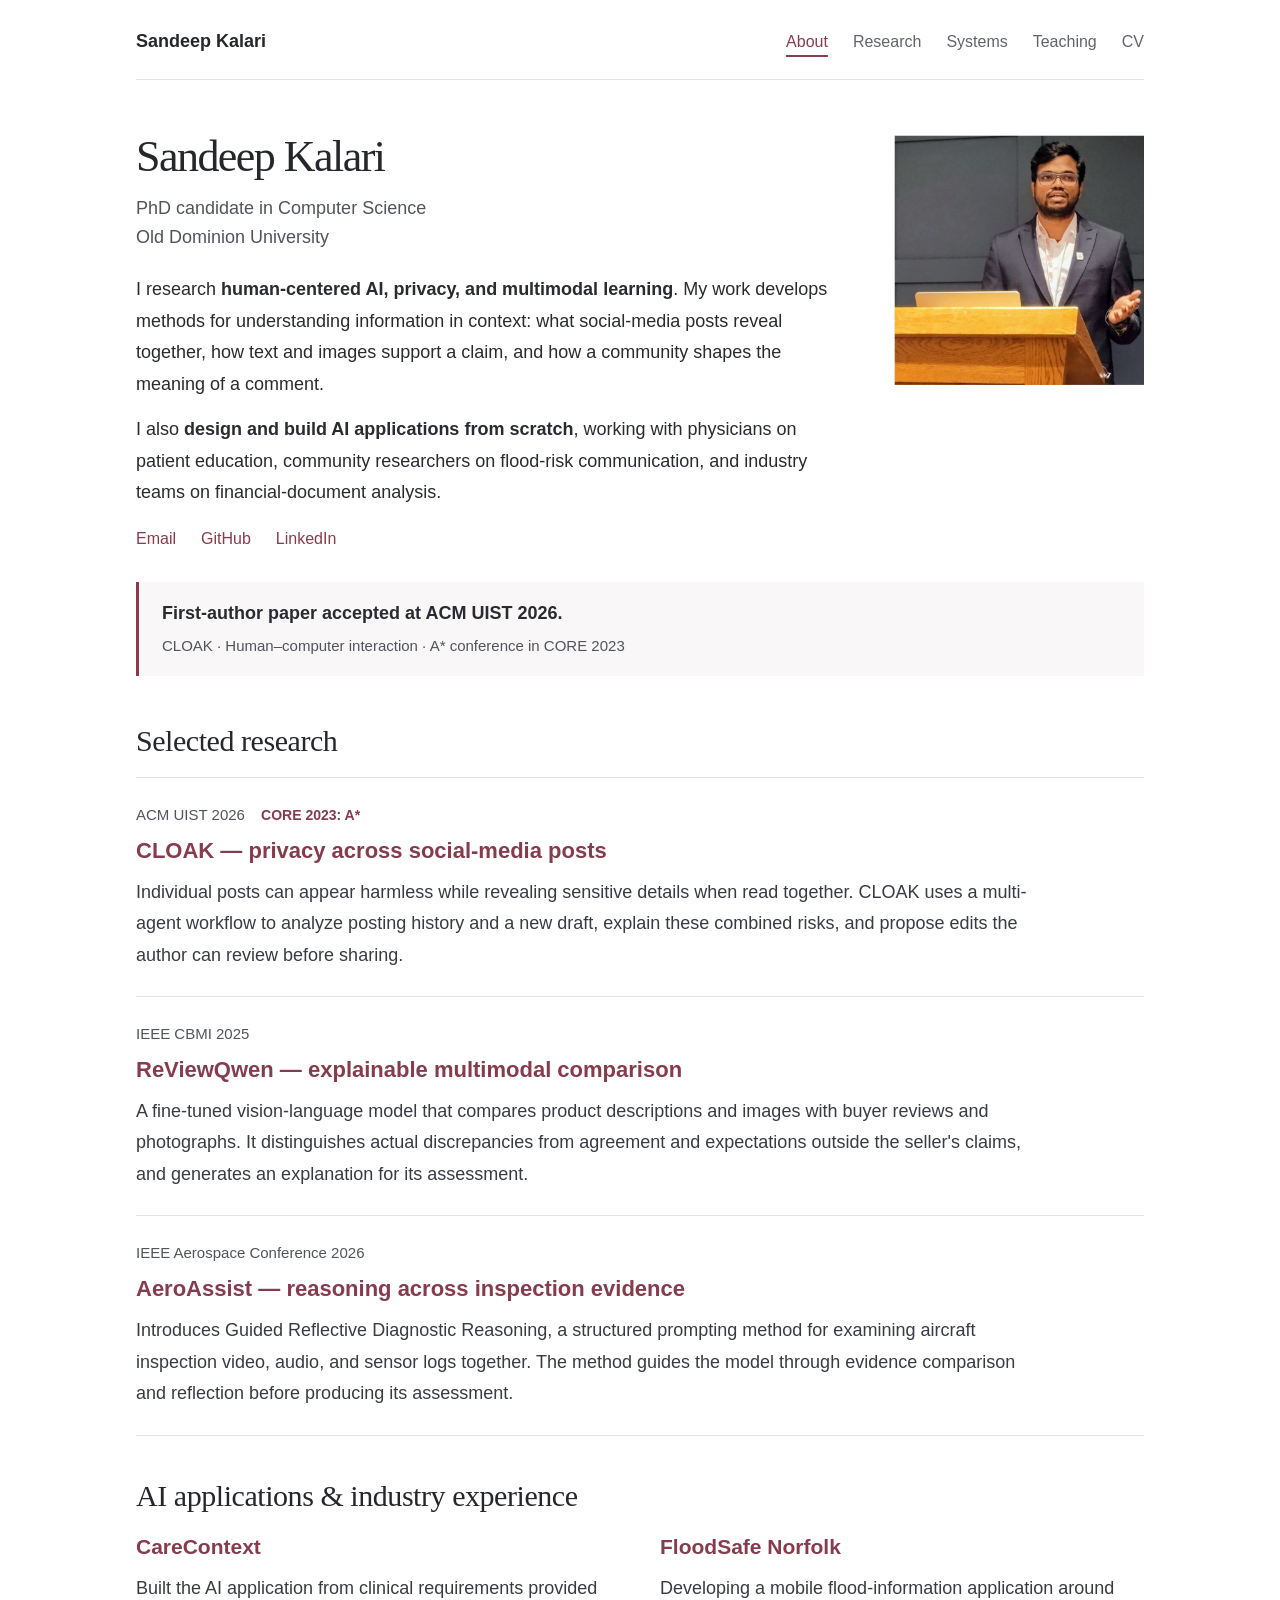
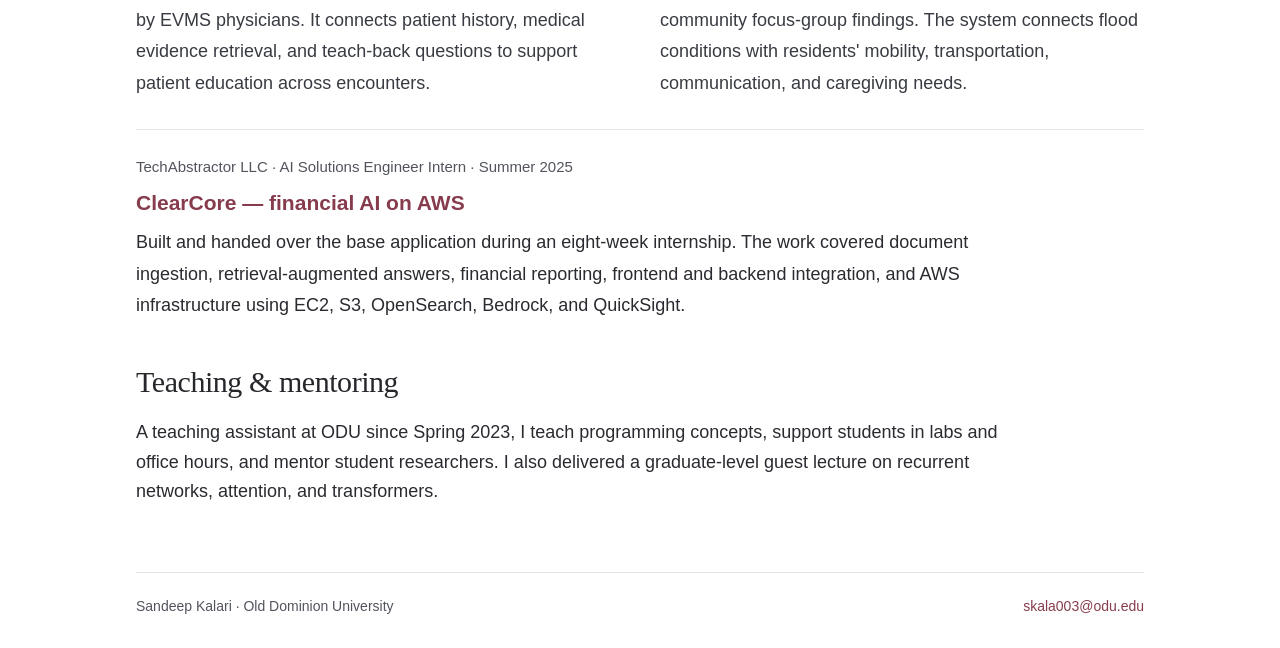
==== commit 073ea6c1: "Improve readability and foreground research contributions, UIST recognition, and engineering experie" ====
--- a/index.html
+++ b/index.html
@@ -7,7 +7,7 @@
 <meta name="theme-color" content="#ffffff">
 <title>Sandeep Kalari</title>
 <link rel="icon" href="favicon.svg" type="image/svg+xml">
-<link rel="stylesheet" href="styles.css">
+<link rel="stylesheet" href="styles.cc7475a3dc.css">
 </head>
 <body>
 <a class="skip-link" href="#main">Skip to content</a>
@@ -15,20 +15,22 @@
 <main id="main">
 <section class="bio" aria-labelledby="name">
 <div><h1 id="name">Sandeep Kalari</h1><p class="subtitle">PhD candidate in Computer Science<br>Old Dominion University</p>
-<p>I study how context changes the meaning and similarity of online comments. My research also examines privacy risks in social media and how language models compare evidence across text and images.</p>
-<p>I build AI applications with clinical and community collaborators, including patient education with EVMS physicians and flood-risk communication in Norfolk.</p>
-<div class="inline-links"><a href="mailto:skala003@odu.edu">Email</a><a href="https://github.com/Sandeep945-pixel">GitHub</a><a href="https://www.linkedin.com/in/sandeep-kalari">LinkedIn</a><a href="cv.pdf">CV</a><a href="resume.pdf">Résumé</a></div></div>
+<p>I research <strong>human-centered AI, privacy, and multimodal learning</strong>. My work develops methods for understanding information in context: what social-media posts reveal together, how text and images support a claim, and how a community shapes the meaning of a comment.</p>
+<p>I also <strong>design and build AI applications from scratch</strong>, working with physicians on patient education, community researchers on flood-risk communication, and industry teams on financial-document analysis.</p>
+<div class="inline-links"><a href="mailto:skala003@odu.edu">Email</a><a href="https://github.com/Sandeep945-pixel">GitHub</a><a href="https://www.linkedin.com/in/sandeep-kalari">LinkedIn</a></div></div>
 <img class="portrait" src="portrait.png" width="400" height="400" alt="Sandeep Kalari speaking at a lectern">
 </section>
-<section aria-labelledby="selected-heading"><div class="section-title"><h2 id="selected-heading">Selected research</h2><a href="research.html">Research &amp; publications →</a></div>
+<aside class="recognition" aria-label="Research highlight"><strong>First-author paper accepted at ACM UIST 2026.</strong><span>CLOAK · Human–computer interaction · A* conference in CORE 2023</span></aside>
+<section aria-labelledby="selected-heading"><h2 id="selected-heading">Selected research</h2>
 <ul class="work-list">
-<li><span class="label">UIST 2026</span><div><h3><a href="research.html#cloak">CLOAK</a></h3><p>Privacy risks that emerge across a person's social-media posts.</p></div><a class="row-link" href="https://github.com/Sandeep945-pixel/CLOAK" aria-label="CLOAK code">Code</a></li>
-<li><span class="label">CBMI 2025</span><div><h3><a href="research.html#reviewqwen">ReViewQwen</a></h3><p>Comparing seller claims with buyer reviews and photographs.</p></div><a class="row-link" href="https://github.com/Sandeep945-pixel/ReViewQwen" aria-label="ReViewQwen code">Code</a></li>
-<li><span class="label">Aerospace 2026</span><div><h3><a href="research.html#aeroassist">AeroAssist</a></h3><p>Structured multimodal prompting for aircraft inspection.</p></div><a class="row-link" href="https://github.com/Sandeep945-pixel/AeroAssist" aria-label="AeroAssist code">Code</a></li>
+<li><p class="project-meta">ACM UIST 2026 <span class="rank">CORE 2023: A*</span></p><h3><a href="research.html#cloak">CLOAK — privacy across social-media posts</a></h3><p>Individual posts can appear harmless while revealing sensitive details when read together. CLOAK uses a multi-agent workflow to analyze posting history and a new draft, explain these combined risks, and propose edits the author can review before sharing.</p></li>
+<li><p class="project-meta">IEEE CBMI 2025</p><h3><a href="research.html#reviewqwen">ReViewQwen — explainable multimodal comparison</a></h3><p>A fine-tuned vision-language model that compares product descriptions and images with buyer reviews and photographs. It distinguishes actual discrepancies from agreement and expectations outside the seller's claims, and generates an explanation for its assessment.</p></li>
+<li><p class="project-meta">IEEE Aerospace Conference 2026</p><h3><a href="research.html#aeroassist">AeroAssist — reasoning across inspection evidence</a></h3><p>Introduces Guided Reflective Diagnostic Reasoning, a structured prompting method for examining aircraft inspection video, audio, and sensor logs together. The method guides the model through evidence comparison and reflection before producing its assessment.</p></li>
 </ul></section>
-<section aria-labelledby="systems-heading"><div class="section-title"><h2 id="systems-heading">Systems &amp; experience</h2><a href="systems.html">Details →</a></div>
-<div class="compact-grid"><div><h3><a href="systems.html#carecontext">CareContext</a></h3><p>Patient education with longitudinal clinical context.</p></div><div><h3><a href="systems.html#floodsafe">FloodSafe Norfolk</a></h3><p>Flood information shaped by residents' needs.</p></div></div>
-<p class="experience-line"><strong>TechAbstractor · Summer 2025.</strong> Built a financial AI application during an eight-week internship. <a href="systems.html#clearcore">Engineering details →</a></p></section>
+<section aria-labelledby="systems-heading"><h2 id="systems-heading">AI applications &amp; industry experience</h2>
+<div class="compact-grid"><div><h3><a href="systems.html#carecontext">CareContext</a></h3><p>Built the AI application from clinical requirements provided by EVMS physicians. It connects patient history, medical evidence retrieval, and teach-back questions to support patient education across encounters.</p></div><div><h3><a href="systems.html#floodsafe">FloodSafe Norfolk</a></h3><p>Developing a mobile flood-information application around community focus-group findings. The system connects flood conditions with residents' mobility, transportation, communication, and caregiving needs.</p></div></div>
+<div class="industry-summary"><p class="project-meta">TechAbstractor LLC · AI Solutions Engineer Intern · Summer 2025</p><h3><a href="systems.html#clearcore">ClearCore — financial AI on AWS</a></h3><p>Built and handed over the base application during an eight-week internship. The work covered document ingestion, retrieval-augmented answers, financial reporting, frontend and backend integration, and AWS infrastructure using EC2, S3, OpenSearch, Bedrock, and QuickSight.</p></div></section>
+<section class="teaching-summary"><h2>Teaching &amp; mentoring</h2><p>A teaching assistant at ODU since Spring 2023, I teach programming concepts, support students in labs and office hours, and mentor student researchers. I also delivered a graduate-level guest lecture on recurrent networks, attention, and transformers.</p></section>
 </main>
 <footer><span>Sandeep Kalari · Old Dominion University</span><a href="mailto:skala003@odu.edu">skala003@odu.edu</a></footer>
 </body>
--- a/styles.cc7475a3dc.css
+++ b/styles.cc7475a3dc.css
@@ -0,0 +1,11 @@
+
+:root{font-family:Arial,Helvetica,sans-serif;color:#292b30;background:#fff;font-size:16px;line-height:1.65;--accent:#873c4d;--muted:#62646b;--line:#e4e3e1}
+*{box-sizing:border-box}body{max-width:960px;margin:0 auto;padding:0 32px}a{color:var(--accent);text-decoration:none;text-underline-offset:4px}a:hover{text-decoration:underline}a:focus-visible,summary:focus-visible{outline:2px solid var(--accent);outline-offset:5px}p{margin:0 0 14px}h1,h2,h3{color:#25272b;line-height:1.3;margin:0}h1{font-family:Georgia,'Times New Roman',serif;font-size:38px;letter-spacing:-.035em;font-weight:500}h2{font-family:Georgia,'Times New Roman',serif;font-size:25px;font-weight:500;margin-bottom:17px;letter-spacing:-.015em}h3{font-size:17px;font-weight:600}strong{font-weight:600}.site-header{display:flex;align-items:center;justify-content:space-between;gap:25px;padding:27px 0 22px;border-bottom:1px solid var(--line)}.wordmark{font-size:16px;font-weight:600;color:#25272b;white-space:nowrap}nav{display:flex;gap:24px;font-size:14px}nav a{color:#62646b}nav a[aria-current]{color:var(--accent);text-decoration:underline;text-decoration-thickness:2px;text-underline-offset:8px}main{padding:48px 0 25px}.bio{display:grid;grid-template-columns:1fr 210px;gap:56px;align-items:start;margin-bottom:48px}.bio h1{margin-bottom:9px}.subtitle{color:var(--muted);font-size:15px;line-height:1.6;margin-bottom:21px}.bio p:not(.subtitle){font-size:16px}.portrait{display:block;width:210px;height:210px;margin-top:7px;object-fit:contain}.inline-links{display:flex;flex-wrap:wrap;gap:8px 20px;font-size:14px;margin-top:17px}section{margin-bottom:40px}.section-title{display:flex;justify-content:space-between;align-items:baseline;gap:16px;margin-bottom:16px}.section-title h2{margin:0}.section-title>a{font-size:13px;white-space:nowrap}.work-list{padding:0;margin:0;list-style:none;border-top:1px solid var(--line)}.work-list li{display:grid;grid-template-columns:125px 1fr 40px;gap:19px;align-items:start;padding:17px 0;border-bottom:1px solid var(--line)}.label{color:var(--muted);font-size:12px;line-height:1.6}.work-list .label{padding-top:3px}.work-list h3{margin:0 0 3px}.work-list p{font-size:14px;color:var(--muted);margin:0}.row-link{font-size:13px;padding-top:3px;text-align:right}.compact-grid{display:grid;grid-template-columns:1fr 1fr;gap:32px}.compact-grid p{font-size:14px;color:var(--muted);margin:6px 0 0}.experience-line{font-size:14px;margin-top:23px;line-height:1.8}.experience-line strong{font-weight:500;color:#292b30}.page-heading{margin-bottom:38px}.page-heading h1{margin-bottom:12px}.page-heading p{color:var(--muted);max-width:660px}.current-research{max-width:760px}.publication{padding:25px 0;border-top:1px solid var(--line);scroll-margin-top:25px}.publication:last-child{border-bottom:1px solid var(--line)}.publication .label{margin-bottom:8px}.publication h3{font-size:19px;max-width:780px;margin-bottom:11px}.publication .authors{font-size:13px;color:var(--muted);margin-bottom:13px}.publication>p:not(.label):not(.authors){font-size:15px;max-width:760px}.publication .inline-links{margin-top:13px}.publication details{margin-top:17px}details{font-size:14px;margin-top:20px}summary{cursor:pointer;color:var(--accent);width:fit-content}details[open] summary{margin-bottom:12px}details p{max-width:740px;color:#51535a}details p:last-child{margin-bottom:0}.system{padding-bottom:33px;margin-bottom:33px;border-bottom:1px solid var(--line);scroll-margin-top:25px}.system>p:not(.label){max-width:760px;font-size:16px}.system .label{margin-bottom:7px}.subheading{font-size:16px;font-weight:500;margin:-5px 0 16px;color:var(--muted)}.architecture{margin:0}.architecture>div{display:grid;grid-template-columns:165px 1fr;gap:22px;padding:10px 0;border-top:1px solid var(--line)}dt{font-weight:600}dd{margin:0;color:#51535a}.note{font-size:13px;margin-top:16px}footer{border-top:1px solid var(--line);display:flex;flex-wrap:wrap;justify-content:space-between;gap:10px;padding:22px 0 30px;font-size:12px;color:var(--muted)}.skip-link{position:absolute;top:-100px;left:20px;background:white;padding:10px;z-index:10}.skip-link:focus{top:10px}
+@media(max-width:700px){body{padding:0 23px}.site-header{flex-direction:column;align-items:start;gap:17px;padding-top:22px}nav{gap:23px;flex-wrap:wrap}main{padding-top:32px}.bio{grid-template-columns:1fr 145px;gap:27px}.portrait{width:145px;height:145px}h1{font-size:33px}.bio h1{font-size:32px}.work-list li{grid-template-columns:105px 1fr 35px;gap:12px}.section-title{align-items:start}h2{font-size:23px}.section-title>a{padding-top:5px;font-size:12px}.architecture>div{grid-template-columns:135px 1fr;gap:16px}}
+@media(max-width:480px){body{padding:0 20px}nav{gap:21px;font-size:13px}.bio{display:flex;flex-direction:column;gap:25px;margin-bottom:35px}.portrait{order:-1;width:145px;height:145px;margin:0}.bio p:not(.subtitle){font-size:15px}.inline-links{gap:8px 18px}.section-title{flex-wrap:wrap;gap:4px}.section-title>a{padding-top:0}.work-list li{grid-template-columns:1fr 35px;gap:3px 12px;padding:15px 0}.work-list .label{grid-column:1/-1;padding:0}.work-list p{font-size:13px}.compact-grid{grid-template-columns:1fr;gap:20px}.architecture>div{grid-template-columns:1fr;gap:3px}.publication h3{font-size:18px}.page-heading{margin-bottom:30px}footer{flex-direction:column;gap:3px}}
+@media(prefers-reduced-motion:reduce){*{scroll-behavior:auto!important}}
+
+/* Readability and fuller project summaries. */
+:root{font-size:18px;--muted:#51545c}body{max-width:1080px;padding-inline:36px}.wordmark{font-size:18px}nav{font-size:16px;gap:25px}h1{font-size:44px}h2{font-size:30px}h3{font-size:21px;line-height:1.4}.bio{grid-template-columns:minmax(0,1fr) 250px;gap:54px;margin-bottom:30px}.bio p:not(.subtitle){font-size:18px;line-height:1.75}.subtitle{font-size:18px;margin-bottom:23px}.portrait{width:250px;height:250px}.inline-links{font-size:16px;gap:12px 25px}.recognition{border-left:3px solid var(--accent);padding:17px 23px;background:#faf7f8;margin:0 0 45px;font-size:18px}.recognition strong,.recognition span{display:block}.recognition span{font-size:15px;color:var(--muted);margin-top:5px}.work-list li{display:block;padding:25px 0}.work-list .project-meta,.project-meta{font-size:15px;color:var(--muted);margin:0 0 9px;line-height:1.6}.rank{font-size:14px;color:var(--accent);font-weight:600;margin-left:12px}.work-list h3{font-size:22px;margin:0 0 10px}.work-list p:not(.project-meta){font-size:18px;line-height:1.75;color:#383b42;max-width:900px}.compact-grid{gap:40px}.compact-grid p{font-size:18px;line-height:1.75;color:#383b42;margin-top:12px}.industry-summary{border-top:1px solid var(--line);padding-top:25px;margin-top:30px}.industry-summary h3{margin-bottom:10px}.industry-summary>p:last-child{max-width:900px;line-height:1.75}.teaching-summary{max-width:880px}.label{font-size:15px}.publication h3{font-size:22px}.publication .authors{font-size:16px}.publication>p:not(.label):not(.authors){font-size:18px;max-width:860px}.publication .venue-note{font-size:16px!important}.system>p:not(.label){font-size:18px;max-width:860px}.subheading{font-size:18px}details{font-size:17px}.note{font-size:15px}footer{font-size:14px}.section-title>a{font-size:15px}
+@media(max-width:760px){body{padding-inline:25px}.bio{grid-template-columns:minmax(0,1fr) 190px;gap:28px}.portrait{width:190px;height:190px}.bio h1{font-size:38px}nav{gap:22px}.compact-grid{grid-template-columns:1fr;gap:25px}}
+@media(max-width:580px){body{padding-inline:22px}.site-header{flex-direction:column;align-items:start;gap:16px}nav{gap:18px;font-size:16px}.bio{display:flex;flex-direction:column;gap:24px}.portrait{order:-1;width:180px;height:180px;margin:0}.bio h1{font-size:38px}.bio p:not(.subtitle){font-size:18px}h2{font-size:28px}.work-list h3,.publication h3{font-size:21px}.work-list p:not(.project-meta),.compact-grid p{font-size:18px}.rank{display:block;margin:5px 0 0}.recognition{padding:15px 18px}.recognition span{font-size:15px}.architecture>div{grid-template-columns:1fr;gap:4px}.section-title{flex-wrap:wrap}footer{font-size:14px}}
